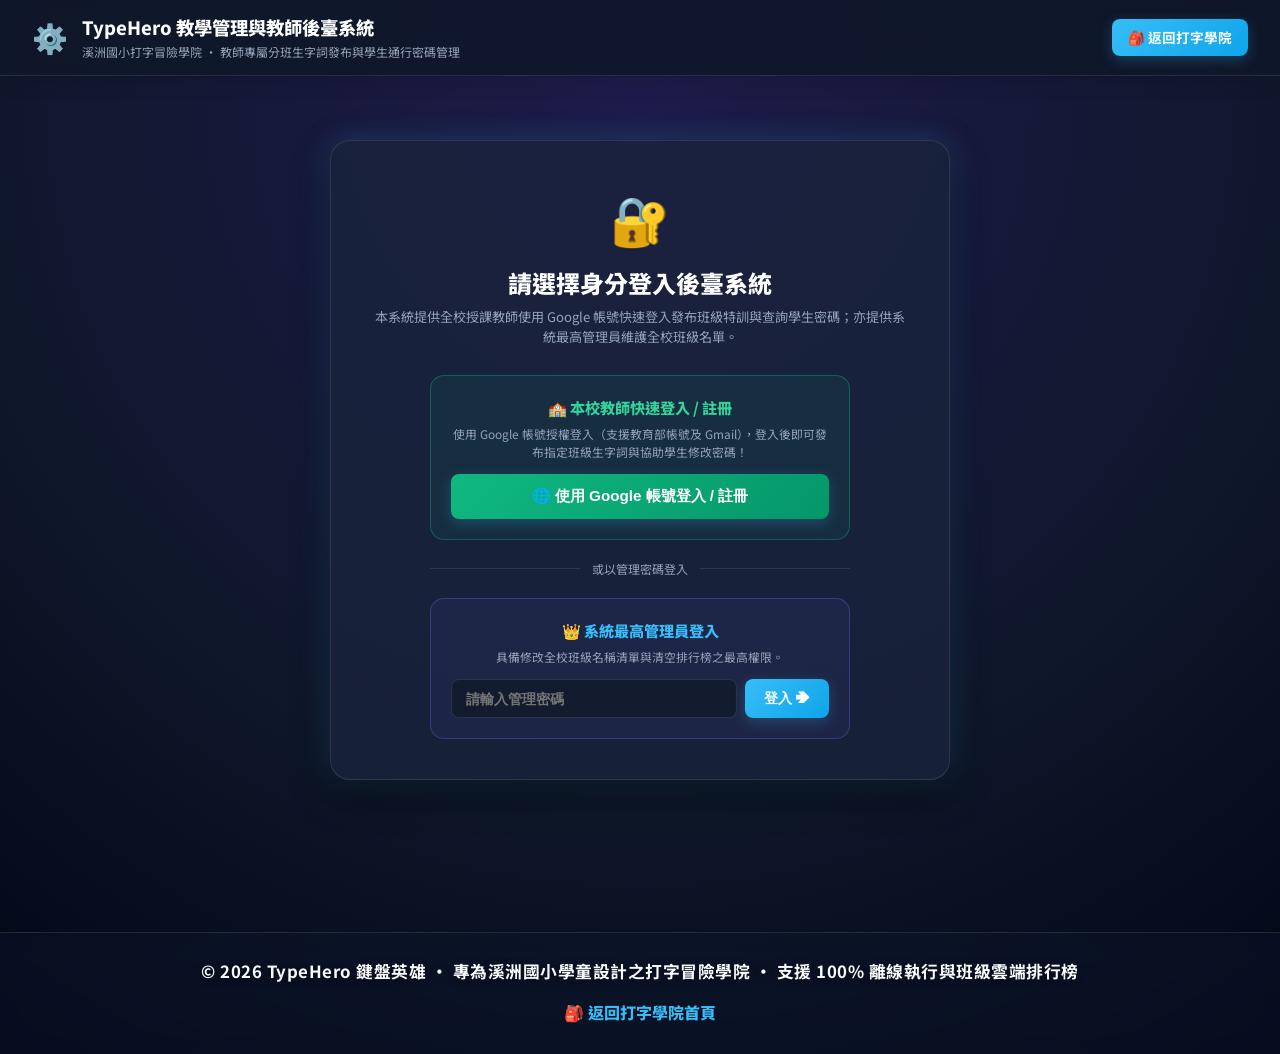
==== admin.html @ 7f9fccea "feat: 教師後臺新增班級與全校即時打字排行榜卡片於左側，課堂自訂特訓移至右側" ====
<!DOCTYPE html>
<html lang="zh-TW">
<head>
  <meta charset="UTF-8">
  <meta name="viewport" content="width=device-width, initial-scale=1.0">
  <title>TypeHero 教學管理與教師後臺系統 - 溪洲國小打字冒險學院</title>
  <meta name="description" content="TypeHero 鍵盤英雄 教師專屬管理後臺：提供 Google 帳號身分驗證、分班課堂自訂生字詞發布、學生密碼查閱與重設、全校班級設定與雲端連線診斷。">
  <link rel="stylesheet" href="css/styles.css?v=2.7.0">
  
  <!-- Firebase SDK (以官方相容 Web 版本載入，支援 Auth Google 登入與 Firestore 雲端資料庫) -->
  <script src="https://www.gstatic.com/firebasejs/10.7.1/firebase-app-compat.js"></script>
  <script src="https://www.gstatic.com/firebasejs/10.7.1/firebase-firestore-compat.js"></script>
  <script src="https://www.gstatic.com/firebasejs/10.7.1/firebase-auth-compat.js"></script>

  <style>
    /* 後臺專屬滿版排版樣式 */
    body.admin-body {
      background: radial-gradient(circle at 50% 10%, #1e1b4b 0%, #0f172a 60%, #020617 100%);
      min-height: 100vh;
      display: flex;
      flex-direction: column;
      color: var(--text-main);
      padding: 0;
      margin: 0;
      overflow-x: hidden;
    }

    .admin-header {
      background: rgba(15, 23, 42, 0.88);
      backdrop-filter: blur(14px);
      border-bottom: 1px solid var(--border-color);
      padding: 0.85rem 2rem;
      position: sticky;
      top: 0;
      z-index: 100;
    }

    .admin-header-inner {
      max-width: 1300px;
      margin: 0 auto;
      display: flex;
      justify-content: space-between;
      align-items: center;
      gap: 1rem;
      flex-wrap: wrap;
    }

    .admin-main-container {
      max-width: 1300px;
      margin: 1.5rem auto;
      padding: 0 1.5rem 3rem 1.5rem;
      width: 100%;
      box-sizing: border-box;
      flex: 1;
    }

    .admin-auth-card {
      background: var(--bg-card);
      border: 1px solid var(--border-color);
      border-radius: var(--radius-lg);
      padding: 2.5rem;
      max-width: 620px;
      margin: 2.5rem auto;
      box-shadow: 0 15px 35px rgba(0, 0, 0, 0.5), 0 0 30px var(--brand-glow);
      text-align: center;
    }

    .admin-workspace-grid {
      display: grid;
      grid-template-columns: 1fr 1fr;
      gap: 1.5rem;
      margin-top: 1.5rem;
    }

    @media (max-width: 1024px) {
      .admin-workspace-grid {
        grid-template-columns: 1fr;
      }
    }

    .admin-card {
      background: var(--bg-card);
      border: 1px solid var(--border-color);
      border-radius: var(--radius-md);
      padding: 1.5rem;
      box-shadow: 0 4px 20px rgba(0, 0, 0, 0.25);
      position: relative;
    }

    .admin-card.locked-card {
      opacity: 0.72;
      border-color: rgba(148, 163, 184, 0.25);
    }

    .admin-card-header {
      display: flex;
      justify-content: space-between;
      align-items: center;
      margin-bottom: 1rem;
      padding-bottom: 0.75rem;
      border-bottom: 1px solid var(--border-color);
    }

    .admin-card-title {
      font-size: 1.12rem;
      font-weight: 800;
      display: flex;
      align-items: center;
      gap: 0.5rem;
    }

    .role-badge {
      display: inline-flex;
      align-items: center;
      gap: 4px;
      padding: 0.25rem 0.75rem;
      border-radius: 9999px;
      font-size: 0.75rem;
      font-weight: 800;
      letter-spacing: 0.5px;
    }

    .role-badge.teacher {
      background: rgba(16, 185, 129, 0.18);
      color: #34d399;
      border: 1px solid rgba(16, 185, 129, 0.4);
    }

    .role-badge.admin {
      background: rgba(251, 191, 36, 0.2);
      color: #fbbf24;
      border: 1px solid rgba(251, 191, 36, 0.45);
    }

    .permission-lock-notice {
      background: rgba(239, 68, 68, 0.1);
      border: 1px solid rgba(239, 68, 68, 0.3);
      color: #fca5a5;
      padding: 0.5rem 0.75rem;
      border-radius: var(--radius-sm);
      font-size: 0.75rem;
      font-weight: bold;
      display: flex;
      align-items: center;
      gap: 0.4rem;
      margin-bottom: 0.85rem;
    }

    .students-table {
      width: 100%;
      border-collapse: collapse;
      font-size: 0.82rem;
      text-align: left;
    }

    .students-table th {
      background: rgba(15, 23, 42, 0.6);
      padding: 0.65rem 0.85rem;
      color: var(--text-muted);
      border-bottom: 1px solid var(--border-color);
      font-weight: 700;
    }

    .students-table td {
      padding: 0.65rem 0.85rem;
      border-bottom: 1px solid rgba(255, 255, 255, 0.05);
      color: var(--text-main);
    }

    .students-table tr:hover {
      background: rgba(255, 255, 255, 0.03);
    }

    .pwd-code-badge {
      background: rgba(148, 163, 184, 0.12);
      padding: 0.18rem 0.55rem;
      border-radius: 4px;
      font-family: monospace;
      font-weight: bold;
      color: #fbbf24;
      border: 1px solid rgba(251, 191, 36, 0.3);
    }
  </style>
</head>
<body class="admin-body">

  <!-- 頂部導覽列 -->
  <header class="admin-header">
    <div class="admin-header-inner">
      <div style="display:flex; align-items:center; gap:0.85rem;">
        <span style="font-size: 1.8rem; line-height: 1;">⚙️</span>
        <div>
          <h1 style="font-size: 1.15rem; font-weight: 800; margin: 0; color: #fff;">
            TypeHero 教學管理與教師後臺系統
          </h1>
          <p style="font-size: 0.75rem; color: var(--text-muted); margin: 2px 0 0 0;">
            溪洲國小打字冒險學院 · 教師專屬分班生字詞發布與學生通行密碼管理
          </p>
        </div>
      </div>

      <div style="display:flex; align-items:center; gap:0.85rem;">
        <!-- 使用者目前身分指示 -->
        <div id="admin-user-info-pill" style="display:none; align-items:center; gap:0.6rem;">
          <img id="admin-user-avatar" src="" alt="頭像" style="width:32px; height:32px; border-radius:50%; display:none; border:2px solid var(--brand-primary);">
          <div style="text-align:right;">
            <div id="admin-user-name" style="font-size:0.85rem; font-weight:bold; color:var(--text-main);">授課教師</div>
            <div id="admin-user-email" style="font-size:0.7rem; color:var(--text-muted);">teacher@school.edu.tw</div>
          </div>
          <span id="admin-user-role-badge" class="role-badge teacher">🏫 授課教師</span>
          <button id="admin-btn-logout" class="btn-secondary" style="font-size:0.75rem; padding:0.35rem 0.75rem;">
            🚪 登出
          </button>
        </div>

        <!-- 返回學生練習主頁按鈕 -->
        <a href="index.html" class="btn-primary" style="text-decoration:none; font-size:0.85rem; padding:0.5rem 1rem;">
          <span>🎒 返回打字學院</span>
        </a>
      </div>
    </div>
  </header>

  <!-- 主畫面區域 -->
  <main class="admin-main-container">

    <!-- 1. 身分驗證入口 (未登入時呈現) -->
    <div id="admin-login-view" class="admin-auth-card">
      <div style="font-size: 3rem; margin-bottom: 0.75rem;">🔐</div>
      <h2 style="font-size: 1.5rem; font-weight: 800; margin-bottom: 0.4rem; color: #fff;">
        請選擇身分登入後臺系統
      </h2>
      <p style="font-size: 0.82rem; color: var(--text-muted); margin-bottom: 1.75rem; line-height: 1.5;">
        本系統提供全校授課教師使用 Google 帳號快速登入發布班級特訓與查詢學生密碼；亦提供系統最高管理員維護全校班級名單。
      </p>

      <div style="display:flex; flex-direction:column; gap:1.25rem; max-width:420px; margin:0 auto;">
        <!-- 途徑 A: Google 帳號登入 (需求 7: 本校老師註冊與登入) -->
        <div style="background: rgba(16, 185, 129, 0.08); border: 1px solid rgba(16, 185, 129, 0.35); border-radius: var(--radius-md); padding: 1.25rem;">
          <h4 style="font-size: 0.95rem; font-weight: 800; color: #34d399; margin: 0 0 0.4rem 0;">
            🏫 本校教師快速登入 / 註冊
          </h4>
          <p style="font-size: 0.74rem; color: var(--text-muted); margin-bottom: 0.85rem;">
            使用 Google 帳號授權登入（支援教育部帳號及 Gmail），登入後即可發布指定班級生字詞與協助學生修改密碼！
          </p>
          <button id="btn-google-login" class="btn-primary" style="width: 100%; justify-content: center; padding: 0.75rem; background: linear-gradient(135deg, #10b981, #059669); font-size: 0.95rem;">
            <span>🌐 使用 Google 帳號登入 / 註冊</span>
          </button>
        </div>

        <div style="display:flex; align-items:center; gap:0.75rem; color:var(--text-muted); font-size:0.75rem;">
          <div style="flex:1; height:1px; background:var(--border-color);"></div>
          <span>或以管理密碼登入</span>
          <div style="flex:1; height:1px; background:var(--border-color);"></div>
        </div>

        <!-- 途徑 B: 最高管理員密碼登入 -->
        <div style="background: rgba(99, 102, 241, 0.08); border: 1px solid rgba(99, 102, 241, 0.35); border-radius: var(--radius-md); padding: 1.25rem;">
          <h4 style="font-size: 0.95rem; font-weight: 800; color: var(--brand-primary); margin: 0 0 0.4rem 0;">
            👑 系統最高管理員登入
          </h4>
          <p style="font-size: 0.74rem; color: var(--text-muted); margin-bottom: 0.85rem;">
            具備修改全校班級名稱清單與清空排行榜之最高權限。
          </p>
          <form id="form-admin-pwd-login" onsubmit="return false;" style="display:flex; gap:0.5rem;">
            <input type="password" id="input-admin-pwd-login" class="form-input" placeholder="請輸入管理密碼" style="flex:1;" required>
            <button type="submit" id="btn-submit-pwd-login" class="btn-primary" style="padding:0.65rem 1.2rem; flex-shrink:0;">
              登入 ➔
            </button>
          </form>
          <div id="login-pwd-error" style="color:#ef4444; font-size:0.75rem; font-weight:bold; display:none; margin-top:0.4rem; text-align:left;">
            ❌ 密碼錯誤，請重新輸入！
          </div>
        </div>
      </div>
    </div>

    <!-- 2. 後臺主功能工作區 (登入後解鎖呈現) -->
    <div id="admin-workspace" style="display:none;">

      <!-- 頂部即時診斷條 -->
      <div class="admin-card" style="margin-bottom: 1.5rem; background: rgba(56, 189, 248, 0.06); border-color: rgba(56, 189, 248, 0.35);">
        <div style="display:flex; justify-content:space-between; align-items:center; flex-wrap:wrap; gap:0.85rem;">
          <div style="display:flex; align-items:center; gap:0.65rem;">
            <span style="font-size:1.6rem;">☁️</span>
            <div>
              <div style="font-size:0.92rem; font-weight:800; color:#38bdf8;">
                Firebase 雲端資料庫狀態與連線診斷
              </div>
              <div id="admin-db-ping-status" style="font-size:0.75rem; color:var(--text-muted); margin-top:2px;">
                正在連線至 Firebase Firestore 測試伺服器...
              </div>
            </div>
          </div>
          <button id="admin-btn-ping" class="btn-primary" style="font-size:0.8rem; padding:0.4rem 1rem;">
            🔄 重新診斷連線
          </button>
        </div>
      </div>

      <!-- 核心功能網格 -->
      <div class="admin-workspace-grid">

                <!-- 卡片 1 (左側): 班級與全校即時打字排行榜總覽 (預設全校排行榜，可切換各班) -->
        <div id="card-leaderboard-overview" class="admin-card" style="border-color: rgba(245, 158, 11, 0.45); display: flex; flex-direction: column;">
          <div class="admin-card-header">
            <div class="admin-card-title" style="color:#fbbf24;">
              <span>🏆</span> 即時打字排行榜 (全校 / 各班級)
            </div>
            <span class="role-badge teacher">教師完全可用</span>
          </div>

          <p style="font-size:0.76rem; color:var(--text-muted); margin-bottom:0.85rem; line-height:1.4;">
            上課教師可在此掌握全班或全校學生打字即時成績！預設為「全校排行榜」，可透過下拉選單隨時切換至各班級即時排行。
          </p>

          <!-- 篩選下拉選單與操作區 -->
          <div style="display:flex; justify-content:space-between; align-items:center; gap:0.6rem; margin-bottom:0.75rem;">
            <div style="flex:1;">
              <select id="admin-leaderboard-class-select" class="form-select" style="font-size:0.85rem; font-weight:700; border-color:rgba(245, 158, 11, 0.4); color:#fbbf24; background:rgba(15, 23, 42, 0.75);">
                <option value="all">🌐 全校打字排行榜 (Top 50)</option>
                <!-- 由 JS 動態注入所有班級 -->
              </select>
            </div>
            <button id="admin-btn-refresh-leaderboard" class="btn-secondary" style="font-size:0.75rem; padding:0.42rem 0.75rem; white-space:nowrap; border-color:rgba(245, 158, 11, 0.4); color:#fbbf24;">
              🔄 重新整理
            </button>
          </div>

          <!-- 排行榜資料呈現區塊 -->
          <div id="admin-leaderboard-table-container" style="flex:1; max-height:430px; overflow-y:auto; border:1px solid var(--border-color); border-radius:var(--radius-sm); background:rgba(255,255,255,0.02);">
            <div style="text-align:center; padding:1.5rem; color:var(--text-muted); font-size:0.8rem;">正在載入排行榜資料...</div>
          </div>

          <!-- 底部狀態條 -->
          <div style="display:flex; justify-content:space-between; align-items:center; margin-top:0.75rem; padding-top:0.5rem; border-top:1px solid var(--border-color); font-size:0.72rem; color:var(--text-muted);">
            <span>目前榜單總人數：<strong id="admin-leaderboard-count" style="color:#fbbf24;">0</strong> 人</span>
            <span style="color:#10b981;">⚡ 即時雲端同步</span>
          </div>
        </div>

        <!-- 卡片 2 (右側): 課堂自訂特訓題目發布 (移至右側) -->
        <div class="admin-card" style="border-color: rgba(16, 185, 129, 0.4);">
          <div class="admin-card-header">
            <div class="admin-card-title" style="color:#34d399;">
              <span>📝</span> 發布今日課堂自訂特訓 (自訂生字詞/每週一詞)
            </div>
            <span class="role-badge teacher">教師完全可用</span>
          </div>

          <p style="font-size:0.76rem; color:var(--text-muted); margin-bottom:1rem; line-height:1.4;">
            老師可在此發布「全校共用」或「指定班級專屬」的當週國語生字詞與短句！發布後，學生端選擇所屬班級即可立即展開練習！
          </p>

          <div style="display:flex; flex-direction:column; gap:0.85rem;">
            <!-- 需求 5: 發布目標班級下拉選單 -->
            <div>
              <label for="admin-custom-target-class" style="font-size:0.82rem; font-weight:bold; display:block; margin-bottom:0.35rem;">
                🎯 選擇欲發布的班級特訓 (下拉選單)
              </label>
              <select id="admin-custom-target-class" class="form-select" style="font-size:0.88rem; font-weight:700;">
                <option value="all">🌐 全校所有班級 (共用特訓)</option>
                <!-- 由 JS 動態注入所有班級 -->
              </select>
            </div>

            <div>
              <label for="admin-custom-title" style="font-size:0.82rem; font-weight:bold; display:block; margin-bottom:0.35rem;">
                📌 特訓主題名稱
              </label>
              <input type="text" id="admin-custom-title" class="form-input" placeholder="例如：國語第四課生字複習 或 每週一詞" maxlength="30">
            </div>

            <div>
              <label for="admin-custom-text" style="font-size:0.82rem; font-weight:bold; display:block; margin-bottom:0.35rem;">
                ✍️ 練習內容文字 (生字詞、短文或全形標點)
              </label>
              <textarea id="admin-custom-text" class="form-textarea" rows="4" placeholder="請輸入欲讓學生練習的字詞或句子 (例如：春風吹拂，綠草如茵。小鳥在枝頭快樂地歌唱！)"></textarea>
              <div style="display:flex; justify-content:space-between; align-items:center; margin-top:0.3rem;">
                <span id="admin-custom-char-count" style="font-size:0.72rem; color:var(--text-muted);">字數統計：0 字</span>
                <span style="font-size:0.72rem; color:var(--brand-primary);">💡 支援免切換英數模式直接流暢盲打！</span>
              </div>
            </div>

            <div style="display:flex; justify-content:flex-end; gap:0.6rem; margin-top:0.4rem;">
              <button id="admin-btn-clear-custom" class="btn-secondary" style="font-size:0.8rem; padding:0.45rem 1rem; color:#f87171;">
                🗑️ 清空此班特訓
              </button>
              <button id="admin-btn-save-custom" class="btn-primary" style="font-size:0.85rem; padding:0.5rem 1.25rem; background:linear-gradient(135deg, #10b981, #059669);">
                🚀 發布為今日特訓
              </button>
            </div>
          </div>

          <!-- 已發布特訓總覽卡片 -->
          <div style="margin-top:1.25rem; border-top:1px solid var(--border-color); padding-top:0.85rem;">
            <div style="font-size:0.8rem; font-weight:bold; margin-bottom:0.5rem; display:flex; justify-content:space-between; align-items:center;">
              <span>📋 目前已發布班級特訓清單</span>
              <button id="admin-btn-refresh-lessons" class="btn-secondary" style="font-size:0.72rem; padding:0.2rem 0.5rem;">🔄 重新整理</button>
            </div>
            <div id="admin-published-lessons-list" style="max-height:160px; overflow-y:auto; display:flex; flex-direction:column; gap:0.4rem; font-size:0.75rem;">
              <div style="color:var(--text-muted); text-align:center; padding:0.5rem;">讀取中...</div>
            </div>
          </div>
        </div>

        <!-- 卡片 2: 班級學生帳號與通行密碼管理 (需求 7: 查閱密碼與協助修改) -->
        <div id="card-students-management" class="admin-card" style="grid-column: 1 / -1; border-color: rgba(99, 102, 241, 0.4);">
          <div class="admin-card-header">
            <div class="admin-card-title" style="color:var(--brand-primary);">
              <span>👥</span> 學生帳號與通行密碼管理 (防止冒用/重設密碼)
            </div>
            <span class="role-badge teacher">教師完全可用</span>
          </div>

          <div style="display:flex; justify-content:space-between; align-items:center; margin-bottom:0.75rem; flex-wrap:wrap; gap:0.5rem;">
            <div style="display:flex; align-items:center; gap:0.5rem;">
              <label for="admin-student-class-select" style="font-size:0.82rem; font-weight:bold;">班級篩選：</label>
              <select id="admin-student-class-select" class="form-select" style="font-size:0.82rem; padding:0.3rem 0.65rem; width:auto;">
                <!-- 班級選項 -->
              </select>
            </div>
            <div style="display:flex; gap:0.4rem;">
              <button id="admin-btn-toggle-show-pwd" class="btn-secondary" style="font-size:0.75rem; padding:0.3rem 0.65rem;">
                👁️ 顯示/隱藏密碼
              </button>
              <button id="admin-btn-refresh-students" class="btn-primary" style="font-size:0.75rem; padding:0.3rem 0.75rem;">
                🔄 重新整理名冊
              </button>
            </div>
          </div>

          <!-- 需求 5: 該班專屬通關密碼防護設定 (預設不開啟，防冒用與亂入) -->
          <div id="admin-class-passcode-box" style="background: rgba(245, 158, 11, 0.08); border: 1px solid rgba(245, 158, 11, 0.35); border-radius: var(--radius-sm); padding: 0.75rem 1rem; margin-bottom: 0.85rem;">
            <div style="display:flex; justify-content:space-between; align-items:center; flex-wrap:wrap; gap:0.6rem;">
              <div style="display:flex; align-items:center; gap:0.6rem;">
                <span style="font-size:1.25rem;">🛡️</span>
                <div>
                  <div style="font-size:0.85rem; font-weight:bold; color:#fbbf24; display:flex; align-items:center; gap:0.4rem;">
                    <span>【<span id="admin-class-passcode-target-name">一年甲班</span>】班級專屬通關密碼防護</span>
                    <span id="admin-class-passcode-badge" style="font-size:0.7rem; font-weight:normal; padding:0.1rem 0.45rem; border-radius:4px; background:rgba(255,255,255,0.08); color:var(--text-muted);">預設未開啟</span>
                  </div>
                  <div style="font-size:0.72rem; color:var(--text-muted); margin-top:2px;">
                    若有其他班級學生亂登入或冒用座號，老師可開啟此防護。學生登入該班級前必須輸入此通關密碼。
                  </div>
                </div>
              </div>
              <div style="display:flex; align-items:center; gap:0.6rem; flex-wrap:wrap;">
                <label style="display:flex; align-items:center; gap:0.35rem; font-size:0.8rem; font-weight:bold; cursor:pointer; color:var(--text-main);">
                  <input type="checkbox" id="admin-class-passcode-toggle" style="width:16px; height:16px; cursor:pointer;">
                  <span>開啟防護</span>
                </label>
                <div id="admin-class-passcode-input-wrap" style="display:none; align-items:center; gap:0.4rem;">
                  <input type="text" id="admin-class-passcode-input" class="form-input" placeholder="設定班級密碼 (如: 1a888)" style="font-size:0.78rem; padding:0.28rem 0.65rem; width:160px;" maxlength="20">
                  <button id="admin-btn-save-class-passcode" class="btn-primary" style="font-size:0.75rem; padding:0.32rem 0.75rem; background:linear-gradient(135deg, #f59e0b, #d97706);">
                    💾 儲存班級密碼
                  </button>
                </div>
              </div>
            </div>
            <div id="admin-class-passcode-status-msg" style="font-size:0.72rem; margin-top:0.35rem; display:none;"></div>
          </div>

          <!-- 授課教師專屬操作說明與救援指南 -->
          <div style="background: rgba(99, 102, 241, 0.08); border: 1px solid rgba(99, 102, 241, 0.3); border-radius: var(--radius-sm); padding: 0.75rem 1rem; margin-bottom: 0.85rem; font-size: 0.75rem; line-height: 1.5; color: var(--text-main);">
            <div style="font-weight: 800; color: #818cf8; margin-bottom: 0.35rem; display: flex; align-items: center; gap: 0.4rem;">
              <span>🛡️ 上課教師課堂即時處置功能（授課教師與管理者完全可用）：</span>
            </div>
            <div style="color: var(--text-muted);">
              • <strong style="color: var(--brand-primary);">✏️ 修改密碼</strong>：學生忘記密碼或換電腦無法登入時，老師可直接為其重設新密碼。<br>
              • <strong style="color: #fbbf24;">🔓 解除綁定</strong>：<strong>【及時解決冒用】</strong>若座號遭其他非本班同學或他人亂登入占用，老師點擊「解除綁定」即可<strong>立即清空冒用之密碼與暱稱</strong>，並<strong>完整保留名冊真實姓名與學號學籍</strong>，讓該座號同學能當場順利登入！<br>
              • <strong style="color: #f87171;">🗑️ 刪除</strong>：若有重複建置或錯誤的座號檔案，可直接點擊刪除清理存檔。
            </div>
          </div>

          <div style="max-height: 480px; overflow-y: auto; overflow-x: auto; border: 1px solid var(--border-color); border-radius: var(--radius-sm); background: rgba(15, 23, 42, 0.5);">
            <table class="students-table">
              <thead>
                <tr>
                  <th style="width: 50px;">座號</th>
                  <th style="width: 80px;">學號</th>
                  <th style="width: 85px;">真實姓名</th>
                  <th>自訂暱稱</th>
                  <th style="width: 60px;">等級</th>
                  <th style="width: 75px;">星幣</th>
                  <th>通行密碼</th>
                  <th style="width: 220px; text-align:center;">帳號管理操作</th>
                </tr>
              </thead>
              <tbody id="admin-students-table-body">
                <tr>
                  <td colspan="8" style="text-align:center; padding:1.5rem; color:var(--text-muted);">
                    請選擇班級或點擊「重新整理名冊」載入學生名冊...
                  </td>
                </tr>
              </tbody>
            </table>
          </div>
        </div>

        <!-- 卡片 3: 學校班級清單基本設定 (基本系統設定，教師身分不可修改，需求 7) -->
        <div id="card-class-settings" class="admin-card">
          <div class="admin-card-header">
            <div class="admin-card-title">
              <span>🏫</span> 學校班級清單維護 (基本系統設定)
            </div>
            <span id="badge-class-settings-role" class="role-badge admin">👑 僅限最高管理員</span>
          </div>

          <!-- 教師鎖定警示提示條 -->
          <div id="notice-class-locked" class="permission-lock-notice" style="display:none;">
            <span>🔒</span> 授課教師身分：學校班級名稱清單為全校基本設定，不可修改。
          </div>

          <div style="display:flex; gap:0.5rem; margin-bottom:1rem;">
            <input type="text" id="admin-new-class-input" class="form-input" placeholder="例如：5年4班 或 資訊研習A" style="flex:1;">
            <button id="admin-add-class-btn" class="btn-primary" style="padding:0.55rem 1rem; flex-shrink:0;">
              ➕ 新增單一班級
            </button>
          </div>

          <div style="display:flex; justify-content:space-between; align-items:center; margin-bottom:0.6rem;">
            <label style="font-size:0.82rem; font-weight:bold;">
              📋 目前班級標籤 (<span id="admin-class-count">0</span> 個班級)
            </label>
            <div style="display:flex; gap:0.4rem;">
              <button id="admin-btn-toggle-batch" class="btn-secondary" style="font-size:0.75rem; padding:0.25rem 0.6rem;">
                📝 批次文字編輯
              </button>
              <button id="admin-btn-reset-classes" class="btn-secondary" style="font-size:0.75rem; padding:0.25rem 0.6rem; color:#f87171;">
                🔄 還原全校預設
              </button>
            </div>
          </div>

          <!-- 標籤容器 -->
          <div id="admin-class-tags-container" class="admin-class-tags-container" style="max-height:180px; overflow-y:auto; padding:0.5rem; background:rgba(0,0,0,0.2); border-radius:var(--radius-sm); border:1px solid var(--border-color);">
            <!-- JS 動態注入 -->
          </div>

          <!-- 批次編輯展開區 -->
          <div id="admin-batch-wrapper" class="hidden" style="margin-top:0.75rem;">
            <p style="font-size:0.72rem; color:var(--text-muted); margin-bottom:0.35rem;">
              每行輸入一個班級名稱，直接貼上年級清單即可批次覆蓋：
            </p>
            <textarea id="admin-batch-textarea" class="form-textarea" rows="4"></textarea>
            <div style="display:flex; justify-content:flex-end; gap:0.5rem; margin-top:0.4rem;">
              <button id="admin-btn-save-batch" class="btn-primary" style="font-size:0.78rem; padding:0.35rem 0.85rem;">
                💾 儲存批次名冊
              </button>
            </div>
          </div>
        </div>

        <!-- 卡片 4: 系統安全與排行榜維護 (教師身分不可清空紀錄，需求 7) -->
        <div id="card-security-settings" class="admin-card">
          <div class="admin-card-header">
            <div class="admin-card-title">
              <span>🧹</span> 排行榜紀錄重設與管理員密碼維護
            </div>
            <span id="badge-security-role" class="role-badge admin">👑 僅限最高管理員</span>
          </div>

          <!-- 教師鎖定警示提示條 -->
          <div id="notice-security-locked" class="permission-lock-notice" style="display:none;">
            <span>🔒</span> 授課教師身分：清空全校紀錄與修改管理主密碼僅限「最高管理員」操作。
          </div>

          <!-- 清空排行榜 -->
          <div style="margin-bottom:1.25rem; padding-bottom:1rem; border-bottom:1px solid var(--border-color);">
            <label style="font-size:0.85rem; font-weight:bold; display:block; margin-bottom:0.35rem;">
              🗑️ 全校競賽與排行榜紀錄重設
            </label>
            <div style="display:flex; justify-content:space-between; align-items:center; gap:0.85rem;">
              <span style="font-size:0.75rem; color:var(--text-muted); line-height:1.4;">
                新學期開學或舉辦新競賽時，可清除全校累積排行榜紀錄：
              </span>
              <button id="admin-btn-clear-leaderboard" class="btn-secondary" style="font-size:0.78rem; padding:0.45rem 0.95rem; color:#f87171; border-color:rgba(239,68,68,0.4); flex-shrink:0;">
                🗑️ 清空全校排行榜
              </button>
            </div>
          </div>

          <!-- 修改管理員密碼 -->
          <div>
            <label style="font-size:0.85rem; font-weight:bold; display:block; margin-bottom:0.35rem;">
              🔑 修改系統最高管理員密碼
            </label>
            <div style="display:flex; gap:0.5rem; align-items:center;">
              <input type="password" id="admin-new-password" class="form-input" placeholder="請輸入新管理密碼" style="flex:1;">
              <button id="admin-btn-save-password" class="btn-primary" style="padding:0.55rem 1rem; flex-shrink:0;">
                💾 變更密碼
              </button>
            </div>
            <span style="font-size:0.72rem; color:var(--text-muted); display:block; margin-top:0.3rem;">
              目前最高管理密碼：<strong style="color:var(--brand-primary);" id="admin-current-pwd-hint">****</strong>
            </span>
          </div>

          <!-- 修改本校教師註冊通關密語 (預設 TK6341106) -->
          <div style="margin-top:1.25rem; padding-top:1rem; border-top:1px solid var(--border-color);">
            <label style="font-size:0.85rem; font-weight:bold; display:block; margin-bottom:0.35rem;">
              🏫 本校教師註冊與授權通關密語
            </label>
            <p style="font-size:0.73rem; color:var(--text-muted); margin-bottom:0.6rem; line-height:1.4;">
              新進老師或實習老師首次以 Google 帳號授權時需輸入此通關密碼；避免非本校人員隨意註冊。若密語外洩或學期交接，管理員可隨時在此變更：
            </p>
            <div style="display:flex; gap:0.5rem; align-items:center;">
              <input type="text" id="admin-input-teacher-passcode" class="form-input" placeholder="例如：TK6341106" style="flex:1; font-family:monospace; font-weight:bold;">
              <button id="admin-btn-save-teacher-passcode" class="btn-primary" style="padding:0.55rem 1rem; flex-shrink:0;">
                💾 變更通關密語
              </button>
            </div>
            <span style="font-size:0.72rem; color:var(--text-muted); display:block; margin-top:0.3rem;">
              目前教師通關密語：<strong style="color:#34d399; font-family:monospace; font-size:0.88rem;" id="admin-current-teacher-passcode-hint">TK6341106</strong>
            </span>
          </div>
        </div>

        <!-- 卡片 6: 📂 學年度編班名冊與學生資產升級移轉精靈 (需求：115名冊綁定與未來新學年度升級移轉) -->
        <div id="card-roster-migration" class="admin-card" style="grid-column: 1 / -1; border-color: rgba(56, 189, 248, 0.45); background: linear-gradient(180deg, rgba(15, 23, 42, 0.95), rgba(30, 41, 59, 0.85));">
          <div class="admin-card-header">
            <div class="admin-card-title" style="color: #38bdf8; font-size: 1.2rem;">
              <span>📂</span> 學年度編班名冊與學生資產升級移轉精靈
            </div>
            <div style="display:flex; align-items:center; gap:0.6rem;">
              <span id="badge-migration-role" class="role-badge admin">👑 僅限最高管理員</span>
            </div>
          </div>

          <!-- 教師鎖定警示提示條 -->
          <div id="notice-migration-locked" class="permission-lock-notice" style="display:none;">
            <span>🔒</span> 授課教師身分：名冊匯入與學年度升級移轉僅限「最高管理員」操作。
          </div>

          <p style="font-size:0.78rem; color:var(--text-muted); margin-bottom:1.2rem; line-height:1.5;">
            💡 <strong>跨學年無縫漫遊核心</strong>：透過「學號」與「真實姓名」為學生進行永久學籍綁定。新學年（如 116、117 學年度）重新編班後，上傳新名冊即可自動完成升級移轉，學生以新班級座號登入仍可 <strong>100% 完整保留原有累積的打字星幣、個人成就、等級與購買外觀</strong>！
          </p>

          <!-- 模式子籤籤頁 (Sub-tabs) -->
          <div class="wizard-subtabs">
            <button type="button" class="wizard-tab-btn active" id="tab-btn-bind-115">
              <span>📌</span> 1. 目前 115 學年度名冊身分綁定 (現有庫存補齊)
            </button>
            <button type="button" class="wizard-tab-btn" id="tab-btn-upgrade-future">
              <span>🚀</span> 2. 未來新學年度升級移轉 (116、117... 一鍵編班)
            </button>
          </div>

          <!-- 分頁 1: 115 學年度名冊身分綁定 (現有庫存補齊) -->
          <div id="panel-migration-bind115">
            <div style="background: rgba(56, 189, 248, 0.08); border: 1px solid rgba(56, 189, 248, 0.25); border-radius: var(--radius-sm); padding: 1rem; margin-bottom: 1.25rem;">
              <div style="display: flex; justify-content: space-between; align-items: center; flex-wrap: wrap; gap: 0.75rem;">
                <div>
                  <h4 style="margin: 0 0 0.35rem 0; font-size: 0.95rem; color: #38bdf8; font-weight: 800;">
                    🏫 溪洲國小 115 學年度全校學生名冊狀態
                  </h4>
                  <p style="margin: 0; font-size: 0.75rem; color: var(--text-muted);">
                    已配備 <code>student_115.csv</code> 包含一年甲班至六年乙班共 12 個班級、216 位學生學籍資料。
                  </p>
                </div>
                <div style="display: flex; gap: 0.5rem; flex-wrap: wrap;">
                  <button type="button" id="btn-load-115-embedded" class="btn-primary" style="font-size: 0.8rem; padding: 0.45rem 1rem; background: linear-gradient(135deg, #0284c7, #0369a1);">
                    ⚡ 一鍵讀取目前 115 名冊 (216人)
                  </button>
                  <label for="input-custom-115-file" class="btn-secondary" style="font-size: 0.8rem; padding: 0.45rem 0.95rem; cursor: pointer;">
                    📁 自訂 CSV 檔案...
                    <input type="file" id="input-custom-115-file" accept=".csv" style="display:none;">
                  </label>
                </div>
              </div>

              <!-- 115 名冊摘要指示卡 -->
              <div id="box-115-summary" style="margin-top: 1rem; display: none;">
                <div class="migration-summary-grid">
                  <div class="migration-stat-card">
                    <div class="migration-stat-lbl">學年度</div>
                    <div class="migration-stat-val" style="color:#38bdf8;" id="stat-115-year">115</div>
                  </div>
                  <div class="migration-stat-card">
                    <div class="migration-stat-lbl">全校涵蓋班級數</div>
                    <div class="migration-stat-val" style="color:#818cf8;" id="stat-115-classes">12 班</div>
                  </div>
                  <div class="migration-stat-card">
                    <div class="migration-stat-lbl">名冊總學生人數</div>
                    <div class="migration-stat-val" style="color:#34d399;" id="stat-115-students">216 人</div>
                  </div>
                  <div class="migration-stat-card">
                    <div class="migration-stat-lbl">全校學號覆蓋率</div>
                    <div class="migration-stat-val" style="color:#fbbf24;" id="stat-115-coverage">100%</div>
                  </div>
                </div>

                <div style="display: flex; gap: 0.6rem; justify-content: flex-end; flex-wrap: wrap;">
                  <button type="button" id="btn-sync-115-classes" class="btn-secondary" style="font-size: 0.78rem; padding: 0.45rem 0.95rem;">
                    🔄 同步班級清單為全校下拉預設
                  </button>
                  <button type="button" id="btn-execute-115-binding" class="btn-primary" style="font-size: 0.85rem; padding: 0.55rem 1.4rem; background: linear-gradient(135deg, #10b981, #059669); font-weight: 800; box-shadow: 0 4px 15px rgba(16, 185, 129, 0.4);">
                    🚀 立即批次補齊 Firestore 雲端學生身分綁定 (寫入學號與姓名)
                  </button>
                </div>
              </div>
            </div>

            <!-- 進度條與執行紀錄終端機 -->
            <div id="box-binding-progress" style="display: none; margin-top: 1rem;">
              <div style="display: flex; justify-content: space-between; font-size: 0.75rem; font-weight: 700;">
                <span id="binding-progress-status" style="color: var(--brand-primary);">正在處理中...</span>
                <span id="binding-progress-percent" style="color: #34d399;">0%</span>
              </div>
              <div class="migration-progress-bar-bg">
                <div id="binding-progress-fill" class="migration-progress-bar-fill"></div>
              </div>
              <div class="migration-log-box" id="binding-log-terminal"></div>
            </div>
          </div>

          <!-- 分頁 2: 未來新學年度升級移轉 (116、117... 一鍵編班) -->
          <div id="panel-migration-upgrade" style="display: none;">
            <div style="background: rgba(99, 102, 241, 0.08); border: 1px solid rgba(99, 102, 241, 0.28); border-radius: var(--radius-sm); padding: 1.25rem; margin-bottom: 1.25rem;">
              <div style="display: flex; gap: 1rem; align-items: center; margin-bottom: 1rem; flex-wrap: wrap;">
                <div>
                  <label for="input-source-year" style="font-size: 0.82rem; font-weight: bold; display: block; margin-bottom: 0.25rem;">
                    📅 原有歷史學年度
                  </label>
                  <input type="number" id="input-source-year" class="form-input" value="115" style="width: 110px; font-weight: bold;">
                </div>
                <div>
                  <label for="input-target-year" style="font-size: 0.82rem; font-weight: bold; display: block; margin-bottom: 0.25rem;">
                    🎯 欲升級目標新學年度
                  </label>
                  <input type="number" id="input-target-year" class="form-input" value="116" style="width: 110px; font-weight: bold; color: #38bdf8;">
                </div>
                <div style="flex: 1; min-width: 200px;">
                  <span style="font-size: 0.75rem; color: var(--text-muted); display: block; margin-top: 1.2rem;">
                    💡 系統將以「學號」優先對齊新舊班級座號，完整保留星幣、等級與物品；若學號不符則輔以「姓名」比對。
                  </span>
                </div>
              </div>

              <!-- CSV 檔案拖曳與選擇區 -->
              <div class="csv-dropzone" id="upgrade-csv-dropzone">
                <input type="file" id="input-upgrade-csv-file" accept=".csv" style="display: none;">
                <div style="font-size: 2.2rem; margin-bottom: 0.5rem;">📄</div>
                <div style="font-size: 0.95rem; font-weight: 800; color: #fff; margin-bottom: 0.25rem;">
                  點擊或拖曳新學年度名冊 CSV 檔案至此 (例如 student_116.csv)
                </div>
                <div style="font-size: 0.74rem; color: var(--text-muted);">
                  格式支援：<code>班級,座號,姓名,學號,學年度</code>（可直接自校務系統匯出）
                </div>
                <div id="upgrade-file-name-hint" style="margin-top: 0.5rem; font-size: 0.82rem; color: #38bdf8; font-weight: bold; display: none;"></div>
              </div>

              <!-- 預覽按鈕 -->
              <div style="display: flex; justify-content: flex-end; margin-top: 1rem; gap: 0.6rem;">
                <button type="button" id="btn-preview-migration" class="btn-primary" style="font-size: 0.85rem; padding: 0.55rem 1.4rem; background: linear-gradient(135deg, #6366f1, #4f46e5); font-weight: 800;" disabled>
                  🔍 智慧比對並預覽升級分析報告
                </button>
              </div>
            </div>

            <!-- 升級分析預覽與確認卡片 -->
            <div id="box-upgrade-preview" style="display: none; border-top: 1px solid var(--border-color); padding-top: 1.25rem;">
              <h4 style="font-size: 1.05rem; font-weight: 800; color: #fff; margin-bottom: 0.75rem; display: flex; align-items: center; gap: 0.5rem;">
                <span>📊</span> 學年度升級分析預覽報告
              </h4>

              <!-- 統計指標 -->
              <div class="migration-summary-grid">
                <div class="migration-stat-card">
                  <div class="migration-stat-lbl">🔄 成功對齊升級</div>
                  <div class="migration-stat-val" style="color:#34d399;" id="stat-upgrade-count">0</div>
                  <div style="font-size:0.68rem; color:var(--text-muted);">保留全部資產與紀錄</div>
                </div>
                <div class="migration-stat-card">
                  <div class="migration-stat-lbl">🆕 新生或轉學生</div>
                  <div class="migration-stat-val" style="color:#38bdf8;" id="stat-new-count">0</div>
                  <div style="font-size:0.68rem; color:var(--text-muted);">建立全新學籍檔案</div>
                </div>
                <div class="migration-stat-card">
                  <div class="migration-stat-lbl">🎓 畢業或未在籍</div>
                  <div class="migration-stat-val" style="color:#c084fc;" id="stat-grad-count">0</div>
                  <div style="font-size:0.68rem; color:var(--text-muted);">歷史紀錄妥善封存</div>
                </div>
              </div>

              <!-- 預覽清單表格 -->
              <div style="max-height: 280px; overflow-y: auto; border: 1px solid var(--border-color); border-radius: var(--radius-sm); margin-bottom: 1rem; background: rgba(15, 23, 42, 0.5);">
                <table class="students-table">
                  <thead>
                    <tr>
                      <th style="width: 80px;">學號</th>
                      <th style="width: 85px;">學生姓名</th>
                      <th>原班級座號 (舊)</th>
                      <th>新班級座號 (新)</th>
                      <th style="width: 100px; text-align:center;">升級狀態</th>
                      <th>預計保留資產</th>
                    </tr>
                  </thead>
                  <tbody id="upgrade-preview-table-body">
                    <!-- JS 動態注入 -->
                  </tbody>
                </table>
              </div>

              <div style="display: flex; justify-content: space-between; align-items: center; flex-wrap: wrap; gap: 0.75rem;">
                <span style="font-size: 0.74rem; color: #fbbf24;">
                  ⚠️ 點擊執行後，系統將自動完成雲端資料庫升級遷移，原座號資產將平移至新班級座號！
                </span>
                <button type="button" id="btn-execute-migration" class="btn-primary" style="font-size: 0.92rem; padding: 0.65rem 1.6rem; background: linear-gradient(135deg, #10b981, #059669); font-weight: 800; box-shadow: 0 4px 20px rgba(16, 185, 129, 0.4);">
                  ✨ 確認執行全校學生升級移轉 (無損安全轉移)
                </button>
              </div>

              <!-- 升級執行進度 -->
              <div id="box-upgrade-progress" style="display: none; margin-top: 1rem;">
                <div style="display: flex; justify-content: space-between; font-size: 0.75rem; font-weight: 700;">
                  <span id="upgrade-progress-status" style="color: var(--brand-primary);">正在移轉中...</span>
                  <span id="upgrade-progress-percent" style="color: #34d399;">0%</span>
                </div>
                <div class="migration-progress-bar-bg">
                  <div id="upgrade-progress-fill" class="migration-progress-bar-fill"></div>
                </div>
                <div class="migration-log-box" id="upgrade-log-terminal"></div>
              </div>
            </div>
          </div>
        </div>

        <!-- 卡片 5: 本校已授權教師帳號名單管理 (僅限最高管理員，可刪除離校老師帳號) -->
        <div id="card-teachers-management" class="admin-card" style="grid-column: 1 / -1; border-color: rgba(16, 185, 129, 0.4);">
          <div class="admin-card-header">
            <div class="admin-card-title" style="color:#34d399;">
              <span>👩‍🏫</span> 本校已授權教師帳號名單維護
            </div>
            <div style="display:flex; align-items:center; gap:0.6rem;">
              <span id="badge-teachers-role" class="role-badge admin">👑 僅限最高管理員</span>
              <button id="admin-btn-refresh-teachers" class="btn-secondary" style="font-size:0.75rem; padding:0.25rem 0.65rem;">
                🔄 重新整理教師名冊
              </button>
            </div>
          </div>

          <!-- 教師鎖定警示提示條 -->
          <div id="notice-teachers-locked" class="permission-lock-notice" style="display:none;">
            <span>🔒</span> 授課教師身分：檢視全校教師名單與撤銷教師帳號僅限「最高管理員」操作。
          </div>

          <p style="font-size:0.76rem; color:var(--text-muted); margin-bottom:0.85rem;">
            管理員可在此查閱已使用 Google 帳號授權登入之本校教師清單；若老師未來轉任、離校或結束代課，可點擊「🗑️ 移除授權」註銷其後臺權限：
          </p>

          <div style="max-height: 320px; overflow-y: auto; border: 1px solid var(--border-color); border-radius: var(--radius-sm); background: rgba(15, 23, 42, 0.5);">
            <table class="students-table">
              <thead>
                <tr>
                  <th style="width: 200px;">教師姓名</th>
                  <th>Google 電子郵件 (Email)</th>
                  <th style="width: 170px;">最後登入時間</th>
                  <th style="width: 100px; text-align:center;">帳號狀態</th>
                  <th style="width: 120px; text-align:center;">權限管理</th>
                </tr>
              </thead>
              <tbody id="admin-teachers-table-body">
                <tr>
                  <td colspan="5" style="text-align:center; padding:1.5rem; color:var(--text-muted);">
                    載入教師名冊中...
                  </td>
                </tr>
              </tbody>
            </table>
          </div>
        </div>

      </div>
    </div>
  </main>

  <!-- 教師首次登入通關密語驗證彈窗 -->
  <div class="modal-backdrop" id="modal-teacher-passcode">
    <div class="modal-sheet" style="max-width: 480px;">
      <div class="modal-rainbow-bar"></div>
      <div class="modal-content" style="align-items: stretch; text-align: left;">
        <div style="display:flex; justify-content:space-between; align-items:center; margin-bottom:1rem;">
          <h3 style="font-size: 1.25rem; font-weight: 800; display:flex; align-items:center; gap:0.5rem; margin:0;">
            <span>🏫</span> 本校教師身分通關驗證
          </h3>
          <button class="btn-icon" id="btn-close-passcode-modal" style="width: 32px; height: 32px;">✕</button>
        </div>

        <div style="background: rgba(16, 185, 129, 0.08); border: 1px solid rgba(16, 185, 129, 0.3); border-radius: var(--radius-sm); padding: 0.85rem; margin-bottom: 1rem;">
          <div style="display:flex; align-items:center; gap:0.6rem;">
            <img id="passcode-modal-avatar" src="" style="width:36px; height:36px; border-radius:50%; display:none; border:2px solid #10b981;">
            <div>
              <div id="passcode-modal-name" style="font-weight:bold; font-size:0.95rem; color:#fff;">王大明 老師</div>
              <div id="passcode-modal-email" style="font-size:0.75rem; color:var(--text-muted);">teacher@gmail.com</div>
            </div>
          </div>
        </div>

        <p style="font-size: 0.82rem; color: var(--text-muted); margin-bottom: 1rem; line-height: 1.5;">
          為防止外部非本校人員註冊登入，初次以 Google 帳號授權時，請輸入溪洲國小「教師專屬通關密碼」。驗證成功後將自動開通後臺管理權限！
        </p>

        <form id="form-teacher-passcode" onsubmit="return false;" style="display:flex; flex-direction:column; gap:0.85rem;">
          <div>
            <label for="input-teacher-passcode" style="font-size:0.85rem; font-weight:bold; display:flex; align-items:center; justify-content:space-between; margin-bottom:0.35rem;">
              <span>🔑 請輸入本校教師通關密碼</span>
              <span style="font-size:0.72rem; color:var(--text-muted);">預設為校內指定代碼</span>
            </label>
            <input type="password" id="input-teacher-passcode" class="form-input" placeholder="請輸入通關密碼" required autofocus autocomplete="off">
          </div>

          <div id="teacher-passcode-error" style="color:#ef4444; font-size:0.78rem; font-weight:bold; display:none; padding:0.45rem 0.75rem; background:rgba(239,68,68,0.12); border-radius:6px; border:1px solid rgba(239,68,68,0.35); line-height:1.4;">
            ❌ 通關密碼不正確！若您是本校授課教師，請向教務處資訊組或系統管理員索取。
          </div>

          <div style="display:flex; gap:0.6rem; justify-content:flex-end; margin-top:0.5rem;">
            <button type="button" id="btn-cancel-passcode" class="btn-secondary" style="padding:0.6rem 1rem;">
              取消登入
            </button>
            <button type="submit" id="btn-confirm-passcode" class="btn-primary" style="padding:0.6rem 1.4rem; background:linear-gradient(135deg, #10b981, #059669);">
              🚀 驗證開通並進入
            </button>
          </div>
        </form>
      </div>
    </div>
  </div>

  <!-- 頁尾 Footer -->
  <footer>
    <div class="footer-inner">
      <div class="footer-copyright">
        © 2026 TypeHero 鍵盤英雄 · 專為溪洲國小學童設計之打字冒險學院 · 支援 100% 離線執行與班級雲端排行榜
      </div>
      <div class="footer-links">
        <a href="index.html">
          🎒 返回打字學院首頁
        </a>
      </div>
    </div>
  </footer>

  <!-- 模組腳本載入 (版本號防快取) -->
  <script src="js/firebase-config.js?v=2.9.0"></script>
  <script src="js/admin.js?v=2.9.0"></script>
</body>
</html>
---- css/styles.css ----
/* ==========================================================================
   TypeHero 鍵盤英雄 - 溪洲國小打字冒險學院 全局樣式表
   視覺風格：現代玻璃擬態 (Glassmorphism) + 活潑童趣 ＋ 賽博電競主題自訂
   ========================================================================== */

@import url('https://fonts.googleapis.com/css2?family=Fredoka:wght@400;600;700&family=Noto+Sans+TC:wght@400;500;700;900&family=JetBrains+Mono:wght@500;700&display=swap');

:root {
  /* 基礎配色 (預設：活力科技深藍) */
  --bg-primary: #0a0f1d;
  --bg-secondary: #131b2e;
  --bg-card: rgba(26, 36, 61, 0.75);
  --bg-card-hover: rgba(36, 49, 82, 0.9);
  --bg-glass: rgba(19, 27, 46, 0.65);
  
  --border-color: rgba(255, 255, 255, 0.1);
  --border-glow: rgba(56, 189, 248, 0.4);
  
  --text-main: #f8fafc;
  --text-muted: #94a3b8;
  --text-inverse: #0f172a;
  
  --brand-primary: #38bdf8;
  --brand-hover: #0ea5e9;
  --brand-glow: rgba(56, 189, 248, 0.25);
  
  --accent-gold: #fbbf24;
  --accent-gold-glow: rgba(251, 191, 36, 0.35);
  
  --correct-color: #34d399;
  --correct-glow: rgba(52, 211, 153, 0.3);
  --correct-bg: rgba(52, 211, 153, 0.15);
  
  --wrong-color: #f87171;
  --wrong-glow: rgba(248, 113, 113, 0.3);
  --wrong-bg: rgba(248, 113, 113, 0.2);

  --key-bg: #1e293b;
  --key-text: #f1f5f9;
  --key-border: #334155;
  --key-shadow: 0 4px 0 #0f172a;
  --key-active-shadow: 0 1px 0 #0f172a;
  
  --font-display: 'Fredoka', 'Noto Sans TC', sans-serif;
  --font-body: 'Noto Sans TC', sans-serif;
  --font-mono: 'JetBrains Mono', monospace;
  
  --radius-sm: 8px;
  --radius-md: 14px;
  --radius-lg: 20px;
  --radius-full: 9999px;
  
  --transition-fast: 0.15s ease;
  --transition-normal: 0.25s cubic-bezier(0.4, 0, 0.2, 1);
}

/* 主題外觀：櫻花草莓馬卡龍 (Pink Macaron) */
body.theme-macaron {
  --bg-primary: #fff1f2;
  --bg-secondary: #ffe4e6;
  --bg-card: rgba(255, 255, 255, 0.85);
  --bg-card-hover: rgba(255, 255, 255, 0.95);
  --border-color: rgba(244, 63, 94, 0.15);
  --border-glow: rgba(244, 63, 94, 0.4);
  --text-main: #881337;
  --text-muted: #9f1239;
  --brand-primary: #f43f5e;
  --brand-hover: #e11d48;
  --brand-glow: rgba(244, 63, 94, 0.25);
  --key-bg: #ffffff;
  --key-text: #881337;
  --key-border: #fecdd3;
  --key-shadow: 0 4px 0 #fda4af;
  --key-active-shadow: 0 1px 0 #fda4af;
}

/* 主題外觀：賽博霓虹 (Cyberpunk Neon) */
body.theme-cyberpunk {
  --bg-primary: #050505;
  --bg-secondary: #0d0f14;
  --bg-card: rgba(18, 22, 31, 0.85);
  --border-color: rgba(0, 255, 204, 0.2);
  --border-glow: rgba(0, 255, 204, 0.6);
  --text-main: #00ffcc;
  --text-muted: #80ffe5;
  --brand-primary: #ff007f;
  --brand-hover: #d6006b;
  --brand-glow: rgba(255, 0, 127, 0.4);
  --key-bg: #111827;
  --key-text: #00ffcc;
  --key-border: #ff007f;
  --key-shadow: 0 4px 0 #77003c;
}

/* 主題外觀：深空星幻 (Star Galaxy) */
body.theme-galaxy {
  --bg-primary: #090314;
  --bg-secondary: #140826;
  --bg-card: rgba(30, 15, 55, 0.75);
  --border-color: rgba(168, 85, 247, 0.2);
  --border-glow: rgba(168, 85, 247, 0.6);
  --text-main: #f3e8ff;
  --text-muted: #c084fc;
  --brand-primary: #c084fc;
  --brand-hover: #a855f7;
  --brand-glow: rgba(192, 132, 252, 0.35);
  --key-bg: #1c0f38;
  --key-text: #fae8ff;
  --key-border: #7e22ce;
  --key-shadow: 0 4px 0 #3b0764;
}

/* 主題外觀：復古打字機 (Retro Typewriter) */
body.theme-retro {
  --bg-primary: #fdf6e2;
  --bg-secondary: #f4ecd0;
  --bg-card: rgba(255, 255, 255, 0.8);
  --border-color: rgba(120, 80, 40, 0.15);
  --border-glow: rgba(120, 80, 40, 0.4);
  --text-main: #3d2f1f;
  --text-muted: #73593b;
  --brand-primary: #b45309;
  --brand-hover: #92400e;
  --brand-glow: rgba(180, 83, 9, 0.25);
  --key-bg: #fdfaf3;
  --key-text: #292015;
  --key-border: #d4c5a9;
  --key-shadow: 0 4px 0 #a89472;
}

/* 主題外觀：清新森林抹茶 (Forest Matcha) */
body.theme-forest {
  --bg-primary: #062419;
  --bg-secondary: #0c3827;
  --bg-card: rgba(16, 56, 40, 0.85);
  --bg-card-hover: rgba(22, 75, 54, 0.95);
  --border-color: rgba(52, 211, 153, 0.2);
  --border-glow: rgba(52, 211, 153, 0.5);
  --text-main: #ecfdf5;
  --text-muted: #6ee7b7;
  --brand-primary: #10b981;
  --brand-hover: #059669;
  --brand-glow: rgba(16, 185, 129, 0.35);
  --key-bg: #134e38;
  --key-text: #ecfdf5;
  --key-border: #059669;
  --key-shadow: 0 4px 0 #022c1d;
}

/* 主題外觀：暖陽金橘暮光 (Sunset Glow) */
body.theme-sunset {
  --bg-primary: #1c0e07;
  --bg-secondary: #2b1509;
  --bg-card: rgba(56, 28, 12, 0.85);
  --bg-card-hover: rgba(78, 38, 16, 0.95);
  --border-color: rgba(251, 146, 60, 0.2);
  --border-glow: rgba(251, 146, 60, 0.5);
  --text-main: #fff7ed;
  --text-muted: #fdba74;
  --brand-primary: #f97316;
  --brand-hover: #ea580c;
  --brand-glow: rgba(249, 115, 22, 0.35);
  --key-bg: #3d1f0e;
  --key-text: #fff7ed;
  --key-border: #ea580c;
  --key-shadow: 0 4px 0 #200f06;
}

/* 主題外觀：極地冰雪冰晶 (Glacier Ice) */
body.theme-ice {
  --bg-primary: #061826;
  --bg-secondary: #0b2438;
  --bg-card: rgba(15, 45, 70, 0.85);
  --bg-card-hover: rgba(20, 60, 95, 0.95);
  --border-color: rgba(56, 189, 248, 0.25);
  --border-glow: rgba(56, 189, 248, 0.6);
  --text-main: #f0f9ff;
  --text-muted: #7dd3fc;
  --brand-primary: #38bdf8;
  --brand-hover: #0284c7;
  --brand-glow: rgba(56, 189, 248, 0.4);
  --key-bg: #143b5c;
  --key-text: #f0f9ff;
  --key-border: #0284c7;
  --key-shadow: 0 4px 0 #051d30;
}

/* ==========================================================================
   全局重設與排版
   ========================================================================== */
*, *::before, *::after {
  box-sizing: border-box;
  margin: 0;
  padding: 0;
}

body {
  font-family: var(--font-body);
  background-color: var(--bg-primary);
  color: var(--text-main);
  min-height: 100vh;
  display: flex;
  flex-direction: column;
  overflow-x: hidden;
  line-height: 1.5;
  background-image: 
    radial-gradient(circle at 15% 20%, rgba(56, 189, 248, 0.08) 0%, transparent 40%),
    radial-gradient(circle at 85% 80%, rgba(192, 132, 252, 0.08) 0%, transparent 40%);
  transition: background-color 0.3s ease, color 0.3s ease;
}

/* 頂部導航欄 Header */
header {
  position: sticky;
  top: 0;
  z-index: 50;
  background: var(--bg-glass);
  backdrop-filter: blur(16px);
  border-bottom: 1px solid var(--border-color);
  box-shadow: 0 4px 20px rgba(0, 0, 0, 0.15);
}

.header-container {
  max-width: 1280px;
  margin: 0 auto;
  padding: 0.75rem 1.5rem;
  display: flex;
  justify-content: space-between;
  align-items: center;
  gap: 1rem;
}

.brand-section {
  display: flex;
  align-items: center;
  gap: 0.75rem;
  cursor: pointer;
}

.brand-logo {
  width: 58px;
  height: 58px;
  background: linear-gradient(135deg, var(--brand-primary), #6366f1);
  border-radius: var(--radius-md);
  display: flex;
  align-items: center;
  justify-content: center;
  font-size: 2.7rem;
  box-shadow: 0 6px 20px var(--brand-glow);
  animation: pulseLogo 3s infinite alternate;
  user-select: none;
}

@keyframes pulseLogo {
  0% { transform: scale(1); }
  100% { transform: scale(1.08); }
}

.brand-text {
  display: flex;
  flex-direction: column;
  justify-content: center;
  width: max-content;
}

.brand-text h1 {
  font-family: var(--font-display);
  font-size: 1.45rem;
  font-weight: 800;
  letter-spacing: -0.2px;
  background: linear-gradient(90deg, var(--text-main), var(--brand-primary));
  -webkit-background-clip: text;
  -webkit-text-fill-color: transparent;
  margin: 0;
  line-height: 1.2;
  white-space: nowrap;
}

/* 需求 1: 調整成「溪洲國小打字冒險學院」，並放大字體左右切齊 TypeHero 鍵盤英雄 */
.brand-text p,
.brand-subtitle {
  display: flex;
  justify-content: space-between;
  align-items: center;
  width: 100%;
  font-size: 0.88rem;
  font-weight: 800;
  color: var(--brand-primary);
  margin: 3px 0 0 0;
  line-height: 1.2;
  text-shadow: 0 0 10px rgba(56, 189, 248, 0.4);
  letter-spacing: normal;
  text-align: justify;
  text-align-last: justify;
}

/* 學生狀態欄 (等級、經驗值、星幣) */
.user-stats-bar {
  display: flex;
  align-items: center;
  gap: 0.85rem;
}

.stat-pill {
  background: var(--bg-card);
  border: 1px solid var(--border-color);
  padding: 0.45rem 1.1rem;
  border-radius: var(--radius-full);
  display: flex;
  align-items: center;
  gap: 0.65rem;
  font-size: 0.88rem;
  font-weight: 700;
  transition: transform var(--transition-fast), box-shadow var(--transition-fast);
}

.stat-pill:hover {
  transform: translateY(-2px);
  border-color: var(--brand-primary);
  box-shadow: 0 4px 15px var(--brand-glow);
}

#user-avatar-display {
  font-size: 2.4rem;
  line-height: 1;
  display: inline-block;
  filter: drop-shadow(0 4px 10px rgba(0, 0, 0, 0.45));
  transform-origin: center;
  animation: avatarWiggle 3s infinite ease-in-out;
  user-select: none;
}

@keyframes avatarWiggle {
  0%, 100% { transform: translateY(0) rotate(0deg); }
  25% { transform: translateY(-3px) rotate(-8deg); }
  75% { transform: translateY(-3px) rotate(8deg); }
}

.pill-level {
  background: linear-gradient(135deg, rgba(99, 102, 241, 0.25), rgba(56, 189, 248, 0.25));
  border-color: var(--border-glow);
  color: var(--brand-primary);
  padding: 0.35rem 0.95rem;
}

.user-profile-info-col {
  display: flex;
  flex-direction: column;
  gap: 2px;
  text-align: left;
  min-width: 0;
}

.user-profile-line-1 {
  display: flex;
  align-items: center;
  gap: 6px;
  font-size: 0.82rem;
  font-weight: 800;
  line-height: 1.2;
}

.user-profile-line-2 {
  display: flex;
  align-items: center;
  gap: 6px;
  font-size: 0.72rem;
  line-height: 1.2;
}

.user-name-display {
  color: var(--text-main);
  font-weight: 700;
  max-width: 110px;
  overflow: hidden;
  text-overflow: ellipsis;
  white-space: nowrap;
}

.user-student-tag {
  background: rgba(56, 189, 248, 0.2);
  color: var(--brand-primary);
  padding: 0.12rem 0.5rem;
  border-radius: var(--radius-full);
  font-size: 0.72rem;
  font-weight: 800;
  border: 1px solid var(--border-glow);
  white-space: nowrap;
}

.profile-locked-box {
  background: rgba(148, 163, 184, 0.08);
  border: 1px solid var(--border-color);
  border-radius: var(--radius-sm);
  padding: 0.75rem 0.95rem;
}

.custom-class-dropdown {
  background: var(--bg-card);
  border: 1px solid var(--border-color);
  color: var(--brand-primary);
  font-weight: 700;
  font-size: 0.78rem;
  padding: 0.35rem 0.65rem;
  border-radius: var(--radius-sm);
  outline: none;
  cursor: pointer;
  transition: all var(--transition-fast);
}

.custom-class-dropdown:hover,
.custom-class-dropdown:focus {
  border-color: var(--brand-primary);
  box-shadow: 0 0 10px var(--brand-glow);
}

.pill-coins {
  background: linear-gradient(135deg, rgba(251, 191, 36, 0.2), rgba(245, 158, 11, 0.3));
  border-color: rgba(251, 191, 36, 0.4);
  color: var(--accent-gold);
}

.pill-coins span:first-child {
  font-size: 1.6rem;
  display: inline-block;
  animation: coinJiggle 4s infinite ease-in-out;
  user-select: none;
}

@keyframes coinJiggle {
  0%, 90%, 100% { transform: rotate(0deg); }
  93% { transform: rotate(-15deg); }
  96% { transform: rotate(15deg); }
}

/* 需求 2: 雲端連線指示燈，禁止斷行 (white-space: nowrap) */
.pill-cloud {
  background: rgba(56, 189, 248, 0.12);
  border-color: rgba(56, 189, 248, 0.3);
  color: #38bdf8;
  font-size: 0.95rem;
  padding: 0.35rem 0.55rem;
  cursor: default;
  transition: all var(--transition-fast);
  white-space: nowrap;
  flex-shrink: 0;
  display: inline-flex;
  align-items: center;
  justify-content: center;
  user-select: none;
}

.pill-cloud:hover {
  background: rgba(56, 189, 248, 0.2);
  border-color: #38bdf8;
  box-shadow: 0 0 12px rgba(56, 189, 248, 0.35);
}

.pill-cloud.connected {
  background: rgba(16, 185, 129, 0.14);
  border-color: rgba(16, 185, 129, 0.35);
  color: #34d399;
}

.pill-cloud.connected:hover {
  border-color: #10b981;
  box-shadow: 0 0 12px rgba(16, 185, 129, 0.35);
}

.pill-cloud.error {
  background: rgba(239, 68, 68, 0.14);
  border-color: rgba(239, 68, 68, 0.4);
  color: #f87171;
}

.pill-cloud.offline {
  background: rgba(148, 163, 184, 0.12);
  border-color: rgba(148, 163, 184, 0.3);
  color: #94a3b8;
}

.header-actions {
  display: flex;
  align-items: center;
  gap: 0.65rem;
}

.btn-icon {
  width: 46px;
  height: 46px;
  border-radius: var(--radius-md);
  background: var(--bg-card);
  border: 1px solid var(--border-color);
  color: var(--text-main);
  display: flex;
  align-items: center;
  justify-content: center;
  cursor: pointer;
  font-size: 1.55rem;
  transition: all var(--transition-fast);
  user-select: none;
}

.btn-icon:hover {
  background: var(--bg-card-hover);
  border-color: var(--brand-primary);
  transform: scale(1.15) translateY(-2px);
  box-shadow: 0 6px 18px var(--brand-glow);
}

.btn-primary {
  background: linear-gradient(135deg, var(--brand-primary), var(--brand-hover));
  color: #ffffff;
  padding: 0.5rem 1.1rem;
  border-radius: var(--radius-sm);
  font-weight: 700;
  font-size: 0.85rem;
  border: none;
  cursor: pointer;
  display: flex;
  align-items: center;
  gap: 0.4rem;
  box-shadow: 0 4px 14px var(--brand-glow);
  transition: all var(--transition-fast);
}

.btn-primary:hover {
  transform: translateY(-2px);
  box-shadow: 0 6px 18px var(--brand-glow);
}

/* ==========================================================================
   主畫面佈局 Layout
   ========================================================================== */
main {
  flex-grow: 1;
  max-width: 1280px;
  margin: 0 auto;
  padding: 1.25rem 1.5rem;
  width: 100%;
  display: flex;
  flex-direction: column;
  gap: 1.25rem;
}

/* 課程導航分類籤 (Tabs: 注音盲打 / 中文標點詞彙 / 國小英文) */
.course-tabs-wrapper {
  display: flex;
  justify-content: space-between;
  align-items: center;
  flex-wrap: wrap;
  gap: 0.75rem;
}

.course-tabs {
  display: flex;
  gap: 0.5rem;
  background: var(--bg-secondary);
  padding: 0.35rem;
  border-radius: var(--radius-md);
  border: 1px solid var(--border-color);
}

.course-tab-btn {
  padding: 0.55rem 1.25rem;
  border-radius: var(--radius-sm);
  background: transparent;
  border: none;
  color: var(--text-muted);
  font-weight: 700;
  font-size: 0.88rem;
  cursor: pointer;
  display: flex;
  align-items: center;
  gap: 0.55rem;
  transition: all var(--transition-fast);
}

.course-tab-btn span:first-child {
  font-size: 1.65rem;
  display: inline-block;
  transition: transform 0.25s cubic-bezier(0.34, 1.56, 0.64, 1);
  user-select: none;
}

.course-tab-btn:hover span:first-child {
  transform: scale(1.35) rotate(10deg);
}

.course-tab-btn.active {
  background: var(--brand-primary);
  color: #ffffff;
  box-shadow: 0 4px 15px var(--brand-glow);
}

.course-tab-btn:hover:not(.active) {
  color: var(--text-main);
  background: rgba(255, 255, 255, 0.08);
}

/* 需求 0: 打字練功動態意象英雄圖示 */
.animated-hero-icon {
  position: relative;
  display: inline-flex;
  align-items: center;
  justify-content: center;
  width: 76px;
  height: 76px;
  margin: 0 auto 0.5rem auto;
  background: radial-gradient(circle, rgba(99, 102, 241, 0.35) 0%, rgba(56, 189, 248, 0.15) 70%, transparent 100%);
  border-radius: var(--radius-full);
  animation: heroFloat 3.5s infinite ease-in-out;
}

.animated-hero-icon .hero-glyph {
  font-size: 3.2rem;
  filter: drop-shadow(0 6px 16px rgba(99, 102, 241, 0.5));
  animation: glyphPulse 3s infinite ease-in-out;
  display: inline-block;
}

.animated-hero-icon .hero-sparkle {
  position: absolute;
  top: 2px;
  right: 2px;
  font-size: 1.6rem;
  filter: drop-shadow(0 0 10px #fbbf24);
  animation: sparkleFlash 1.6s infinite ease-in-out;
}

@keyframes heroFloat {
  0%, 100% { transform: translateY(0); }
  50% { transform: translateY(-7px); }
}

@keyframes glyphPulse {
  0%, 100% { transform: scale(1); }
  50% { transform: scale(1.08) rotate(3deg); }
}

@keyframes sparkleFlash {
  0%, 100% { opacity: 0.3; transform: scale(0.85); }
  50% { opacity: 1; transform: scale(1.25) rotate(15deg); }
}

/* ==========================================================================
   核心兩欄並列工作台 (兩欄並列：240px 側邊儀表板 + 右側打字舞台與虛擬鍵盤，單屏一覽無遺！)
   ========================================================================== */
.two-column-workspace {
  display: grid;
  grid-template-columns: 240px minmax(0, 1fr);
  gap: 1.15rem;
  align-items: start;
  width: 100%;
  max-width: 1320px;
  margin: 0 auto;
}

.stats-sidebar {
  width: 240px;
  display: flex;
  flex-direction: column;
  gap: 0.55rem;
}

.stats-sidebar .stat-box {
  padding: 0.55rem 0.8rem;
  gap: 0.65rem;
  box-shadow: 0 4px 12px rgba(0, 0, 0, 0.08);
  border-radius: var(--radius-sm);
}

.stats-sidebar .stat-icon {
  width: 38px;
  height: 38px;
  font-size: 1.45rem;
  border-radius: var(--radius-sm);
  box-shadow: 0 4px 10px rgba(0, 0, 0, 0.2);
}

.stats-sidebar .stat-val {
  font-size: 1.05rem;
}

.stats-sidebar .stat-title {
  font-size: 0.68rem;
}

/* 鍵盤守護小精靈伴學小卡 (Proposal IV.1) */
.mascot-companion-card {
  background: var(--bg-card);
  border: 1px solid var(--border-color);
  border-radius: var(--radius-sm);
  padding: 0.6rem 0.75rem;
  display: flex;
  align-items: center;
  gap: 0.65rem;
  box-shadow: 0 4px 12px rgba(0, 0, 0, 0.08);
  position: relative;
  overflow: hidden;
  transition: all var(--transition-fast);
}

.mascot-companion-card:hover {
  border-color: var(--brand-primary);
  transform: translateY(-1px);
}

.mascot-avatar {
  font-size: 2rem;
  line-height: 1;
  flex-shrink: 0;
  animation: mascotBounce 2.5s infinite ease-in-out;
  filter: drop-shadow(0 2px 6px rgba(0,0,0,0.3));
  user-select: none;
}

@keyframes mascotBounce {
  0%, 100% { transform: translateY(0); }
  50% { transform: translateY(-4px) scale(1.05); }
}

.mascot-speech-bubble {
  font-size: 0.72rem;
  color: var(--text-main);
  font-weight: 700;
  line-height: 1.35;
  background: rgba(56, 189, 248, 0.1);
  border: 1px solid rgba(56, 189, 248, 0.25);
  padding: 0.35rem 0.55rem;
  border-radius: 8px;
  position: relative;
  width: 100%;
}

.main-typing-column {
  display: flex;
  flex-direction: column;
  gap: 0.65rem;
  min-width: 0;
  width: 100%;
}

@media (max-width: 860px) {
  .two-column-workspace {
    grid-template-columns: 1fr;
  }
  .stats-sidebar {
    width: 100%;
    display: grid;
    grid-template-columns: repeat(auto-fit, minmax(170px, 1fr));
  }
}

/* 智慧輸入法防呆切換泡泡提示 */
.ime-smart-alert {
  position: absolute;
  top: 10px;
  left: 50%;
  transform: translateX(-50%);
  background: linear-gradient(135deg, #f59e0b, #d97706);
  color: #ffffff;
  padding: 0.45rem 1rem;
  border-radius: var(--radius-full);
  font-size: 0.8rem;
  font-weight: 700;
  box-shadow: 0 8px 24px rgba(245, 158, 11, 0.5);
  z-index: 100;
  display: flex;
  align-items: center;
  gap: 0.5rem;
  animation: bounceAlert 0.4s ease-out, alertGlow 1.5s infinite alternate ease-in-out;
  pointer-events: none;
  transition: opacity 0.3s ease, transform 0.3s ease;
}

.ime-smart-alert.hidden {
  opacity: 0;
  transform: translate(-50%, -10px);
  pointer-events: none;
}

@keyframes bounceAlert {
  0% { transform: translate(-50%, -20px); opacity: 0; }
  60% { transform: translate(-50%, 4px); opacity: 1; }
  100% { transform: translate(-50%, 0); opacity: 1; }
}

@keyframes alertGlow {
  0% { box-shadow: 0 4px 15px rgba(245, 158, 11, 0.4); }
  100% { box-shadow: 0 8px 28px rgba(245, 158, 11, 0.75); }
}

/* 需求 6: 全螢幕練習模式沉浸樣式 */
body.in-fullscreen-mode {
  padding: 0.5rem 1rem;
}
body.in-fullscreen-mode header {
  padding: 0.35rem 1rem;
}
body.in-fullscreen-mode .course-tabs-wrapper {
  margin-bottom: 0.4rem;
}
body.in-fullscreen-mode .typing-arena {
  margin-bottom: 0.5rem;
}
body.in-fullscreen-mode .map-section,
body.in-fullscreen-mode footer {
  display: none !important;
}

/* 打字即時儀表板 (Stats Row - 備用) */
.stats-dashboard {
  display: grid;
  grid-template-columns: repeat(auto-fit, minmax(210px, 1fr));
  gap: 0.85rem;
}

.stat-box {
  background: var(--bg-card);
  backdrop-filter: blur(12px);
  border: 1px solid var(--border-color);
  padding: 0.95rem 1.25rem;
  border-radius: var(--radius-md);
  display: flex;
  align-items: center;
  gap: 1rem;
  box-shadow: 0 4px 15px rgba(0, 0, 0, 0.08);
  position: relative;
  overflow: hidden;
  transition: transform var(--transition-fast), border-color var(--transition-fast);
}

.stat-box:hover {
  transform: translateY(-2px);
  border-color: var(--brand-primary);
}

.stat-icon {
  width: 58px;
  height: 58px;
  border-radius: var(--radius-md);
  display: flex;
  align-items: center;
  justify-content: center;
  font-size: 2.3rem;
  color: #fff;
  flex-shrink: 0;
  box-shadow: 0 6px 18px rgba(0, 0, 0, 0.28);
  transition: transform 0.25s cubic-bezier(0.34, 1.56, 0.64, 1);
  user-select: none;
}

.stat-box:hover .stat-icon {
  transform: scale(1.18) rotate(8deg);
}

.stat-content {
  display: flex;
  flex-direction: column;
}

.stat-title {
  font-size: 0.72rem;
  color: var(--text-muted);
  font-weight: 600;
  text-transform: uppercase;
}

.stat-val {
  font-family: var(--font-display);
  font-size: 1.35rem;
  font-weight: 700;
}

/* 連擊徽章 Combo Streak Badge */
.combo-badge-wrapper {
  position: absolute;
  right: 1rem;
  top: 50%;
  transform: translateY(-50%);
  display: flex;
  flex-direction: column;
  align-items: center;
  justify-content: center;
}

.combo-badge {
  font-family: var(--font-display);
  font-size: 1.65rem;
  font-weight: 900;
  color: #fbbf24;
  text-shadow: 0 0 16px rgba(251, 191, 36, 0.85);
  animation: bounceCombo 0.4s cubic-bezier(0.175, 0.885, 0.32, 1.275);
  user-select: none;
}

@keyframes bounceCombo {
  0% { transform: scale(0.6); }
  50% { transform: scale(1.3); }
  100% { transform: scale(1); }
}

/* ==========================================================================
   核心打字舞台 (Typing Stage)
   ========================================================================== */
/* ==========================================================================
   核心打字舞台 (Typing Stage - 緊湊單屏無滾動設計)
   ========================================================================== */
.typing-arena {
  background: var(--bg-card);
  backdrop-filter: blur(16px);
  border: 1px solid var(--border-color);
  border-radius: var(--radius-md);
  padding: 2.1rem 1.25rem 0.85rem;
  position: relative;
  display: flex;
  flex-direction: column;
  align-items: center;
  justify-content: center;
  min-height: auto;
  box-shadow: 0 6px 20px -8px rgba(0, 0, 0, 0.25);
  transition: border-color var(--transition-fast), box-shadow var(--transition-fast);
}

/* 狂熱模式光暈 (Fever Mode Glow) */
.typing-arena.fever-mode {
  border-color: #fbbf24;
  box-shadow: 0 0 35px rgba(251, 191, 36, 0.4), inset 0 0 20px rgba(251, 191, 36, 0.15);
  animation: feverGlow 1.5s infinite alternate;
}

@keyframes feverGlow {
  0% { border-color: #fbbf24; }
  50% { border-color: #f43f5e; }
  100% { border-color: #38bdf8; }
}

.stage-top-meta {
  position: absolute;
  top: 0.45rem;
  left: 0.85rem;
  right: 0.85rem;
  display: flex;
  justify-content: space-between;
  align-items: center;
  gap: 0.5rem;
}

.lesson-badge {
  background: rgba(56, 189, 248, 0.12);
  color: var(--brand-primary);
  border: 1px solid var(--border-glow);
  padding: 0.2rem 0.65rem;
  border-radius: var(--radius-full);
  font-size: 0.74rem;
  font-weight: 700;
  display: flex;
  align-items: center;
  gap: 0.35rem;
}

/* 中文生字詞即時注音聲調拆解 (Proposal III.1.2 簡易注音免選字) */
.zhuyin-decompose-badge {
  background: rgba(15, 23, 42, 0.85);
  border: 1px solid rgba(245, 158, 11, 0.55);
  color: #fbbf24;
  padding: 0.18rem 0.65rem;
  border-radius: var(--radius-full);
  font-size: 0.74rem;
  font-weight: 800;
  display: flex;
  align-items: center;
  gap: 0.35rem;
  box-shadow: 0 2px 8px rgba(0, 0, 0, 0.3);
}

.zhuyin-decompose-badge.hidden {
  display: none !important;
}

.zhuyin-decompose-label {
  font-size: 0.68rem;
  color: var(--text-muted);
  font-weight: normal;
}

.zhuyin-decompose-text {
  color: #fde047;
  font-size: 0.82rem;
  font-weight: 800;
  display: inline-flex;
  align-items: center;
  gap: 0.25rem;
}

.zh-part {
  display: inline-flex;
  align-items: center;
  gap: 2px;
  padding: 0.08rem 0.38rem;
  border-radius: 4px;
  font-size: 0.76rem;
  transition: all 0.15s ease;
}

.zh-part.zh-done {
  color: #34d399;
  background: rgba(16, 185, 129, 0.18);
  font-weight: 700;
}

.zh-part.zh-active {
  color: #ffffff;
  background: #f59e0b;
  border: 1px solid #fbbf24;
  box-shadow: 0 0 10px rgba(251, 191, 36, 0.6);
  font-weight: 900;
  transform: scale(1.06);
}

.zh-part.zh-pending {
  color: var(--text-muted);
  opacity: 0.6;
}

/* 語音朗讀按鈕 (Proposal III.3.3) */
.btn-voice-speak {
  background: rgba(56, 189, 248, 0.15);
  border: 1px solid var(--border-glow);
  color: var(--text-main);
  padding: 0.22rem 0.65rem;
  border-radius: var(--radius-full);
  font-size: 0.72rem;
  font-weight: 700;
  cursor: pointer;
  display: flex;
  align-items: center;
  gap: 0.3rem;
  transition: all var(--transition-fast);
  user-select: none;
}

.btn-voice-speak:hover {
  background: rgba(56, 189, 248, 0.3);
  border-color: var(--brand-primary);
  transform: scale(1.05);
  box-shadow: 0 0 10px var(--brand-glow);
}

.btn-voice-speak.speaking {
  background: rgba(16, 185, 129, 0.25);
  border-color: #10b981;
  color: #34d399;
  animation: voicePulse 1s infinite alternate;
}

@keyframes voicePulse {
  0% { transform: scale(1); box-shadow: 0 0 4px #10b981; }
  100% { transform: scale(1.08); box-shadow: 0 0 14px #10b981; }
}

/* 核心字元展示區 (Typing Display) */
.typing-stream {
  width: 100%;
  max-width: 980px;
  font-family: var(--font-mono);
  font-size: 2.1rem;
  line-height: 1.35;
  letter-spacing: 0.1em;
  text-align: center;
  white-space: pre-wrap;
  word-break: break-all;
  user-select: none;
  outline: none;
  min-height: 56px;
  display: flex;
  align-items: center;
  justify-content: center;
  flex-wrap: wrap;
}

/* 字元狀態色 */
.char-pending {
  color: var(--text-muted);
  opacity: 0.45;
}

.char-correct {
  color: var(--correct-color);
  opacity: 1;
  font-weight: 700;
  text-shadow: 0 0 12px var(--correct-glow);
  transition: color 0.08s ease;
}

/* 溫和防挫折果凍晃動反饋 (Proposal III.3.2) */
.char-wrong {
  color: var(--wrong-color);
  background-color: var(--wrong-bg);
  opacity: 1;
  border-radius: 4px;
  text-decoration: underline;
  text-decoration-thickness: 3px;
  text-shadow: 0 0 10px var(--wrong-glow);
  animation: gentleWobble 0.35s ease;
}

@keyframes gentleWobble {
  0%, 100% { transform: translateX(0); }
  25% { transform: translateX(-4px) rotate(-3deg); }
  75% { transform: translateX(4px) rotate(3deg); }
}

.char-cursor {
  border-bottom: 4px solid var(--brand-primary);
  opacity: 1;
  color: var(--text-main);
  animation: cursorBlink 1s infinite;
}

@keyframes cursorBlink {
  0%, 100% { border-color: transparent; }
  50% { border-color: var(--brand-primary); }
}

/* 隱藏式真實輸入框 (使微軟注音等所有中文輸入法能正常呼叫與組字) */
.typing-hidden-input {
  position: absolute;
  inset: 0;
  width: 100%;
  height: 100%;
  opacity: 0;
  z-index: 5;
  cursor: text;
  background: transparent;
  border: none;
  outline: none;
  color: transparent;
}

/* 注音輸入法組字即時預覽條 */
.ime-preview-badge {
  position: absolute;
  bottom: 15px;
  background: rgba(15, 23, 42, 0.95);
  border: 1px solid var(--brand-primary);
  box-shadow: 0 4px 15px rgba(56, 189, 248, 0.35);
  padding: 0.35rem 0.9rem;
  border-radius: var(--radius-full);
  display: flex;
  align-items: center;
  gap: 0.45rem;
  font-size: 0.85rem;
  font-family: var(--font-mono);
  z-index: 15;
  pointer-events: none;
  animation: pulseGlow 1.5s infinite alternate;
}

.ime-preview-badge.hidden {
  display: none !important;
}

.ime-preview-label {
  color: var(--text-muted);
  font-size: 0.72rem;
}

.ime-preview-text {
  color: var(--accent-gold);
  font-weight: 700;
  font-size: 0.95rem;
  letter-spacing: 2px;
}

@keyframes pulseGlow {
  0% { transform: scale(1); }
  100% { transform: scale(1.03); }
}

/* 關卡鎖定樣式 */
.lesson-card.locked {
  opacity: 0.55;
  cursor: not-allowed;
  filter: grayscale(0.5);
}

.lesson-card.locked:hover {
  transform: none;
  border-color: var(--border-color);
  box-shadow: none;
}

/* 結算評價訊息樣式 (通關成功 vs 失敗未達標) */
.modal-feedback-msg {
  padding: 0.75rem 1rem;
  border-radius: var(--radius-sm);
  font-size: 0.82rem;
  line-height: 1.5;
  width: 100%;
  margin-bottom: 1.25rem;
}

.modal-feedback-pass {
  background: rgba(16, 185, 129, 0.12);
  border: 1px solid rgba(16, 185, 129, 0.3);
  color: #34d399;
}

.modal-feedback-fail {
  background: rgba(248, 113, 113, 0.15);
  border: 1px solid rgba(248, 113, 113, 0.35);
  color: #fca5a5;
}


/* 點擊啟動聚焦防呆遮罩 */
.focus-guard {
  position: absolute;
  inset: 0;
  background: rgba(10, 15, 29, 0.75);
  backdrop-filter: blur(6px);
  border-radius: var(--radius-lg);
  display: flex;
  flex-direction: column;
  align-items: center;
  justify-content: center;
  gap: 0.75rem;
  cursor: pointer;
  z-index: 20;
  transition: opacity 0.2s ease;
}

.focus-guard.hidden {
  display: none;
}

.focus-card {
  background: var(--bg-card);
  border: 1px solid var(--border-color);
  padding: 1.5rem 2.2rem;
  border-radius: var(--radius-md);
  text-align: center;
  box-shadow: 0 15px 35px rgba(0, 0, 0, 0.4);
}

.focus-card .focus-icon {
  font-size: 3.8rem;
  margin-bottom: 0.65rem;
  animation: floatIcon 2.4s infinite ease-in-out;
  filter: drop-shadow(0 8px 16px rgba(0, 0, 0, 0.45));
  user-select: none;
}

@keyframes floatIcon {
  0%, 100% { transform: translateY(0); }
  50% { transform: translateY(-8px); }
}

/* ==========================================================================
   指導區：雙語虛擬鍵盤 (Virtual Keyboard) ＋ 半透明人體工學指法覆蓋層
   ========================================================================== */
.guide-layout {
  display: flex;
  flex-direction: column;
  align-items: center;
  width: 100%;
  gap: 1.25rem;
}

/* 雙語虛擬鍵盤面板 (Bilingual Virtual Keyboard - 單屏緊湊版) */
.keyboard-box {
  background: var(--bg-card);
  border: 1px solid var(--border-color);
  border-radius: var(--radius-md);
  padding: 0.75rem 0.85rem 1.15rem;
  overflow-x: auto;
  box-shadow: 0 4px 20px rgba(0, 0, 0, 0.1);
  position: relative;
  width: 100%;
  max-width: 100%;
  margin: 0;
}

/* 鍵盤頂部動態指法導航與透明度工具列 */
.keyboard-top-toolbar {
  display: flex;
  justify-content: space-between;
  align-items: center;
  flex-wrap: wrap;
  gap: 0.5rem;
  background: var(--bg-secondary);
  border: 1px solid var(--border-color);
  padding: 0.35rem 0.85rem;
  border-radius: var(--radius-sm);
  margin-bottom: 0.55rem;
  min-width: 0;
}

.home-key-guide-hint {
  font-size: 0.72rem;
  color: var(--text-muted);
  display: flex;
  align-items: center;
  gap: 0.3rem;
  background: rgba(255, 255, 255, 0.04);
  padding: 0.2rem 0.6rem;
  border-radius: var(--radius-full);
  border: 1px solid rgba(255, 255, 255, 0.08);
}

.keyboard-finger-hud {
  display: flex;
  align-items: center;
  gap: 0.75rem;
}

.hud-finger-badge {
  background: rgba(56, 189, 248, 0.18);
  border: 1.5px solid var(--brand-primary);
  color: var(--text-main);
  padding: 0.35rem 0.85rem;
  border-radius: var(--radius-full);
  font-size: 0.82rem;
  font-weight: 800;
  display: flex;
  align-items: center;
  gap: 0.45rem;
  box-shadow: 0 0 12px var(--brand-glow);
  transition: all 0.2s ease;
}

#hud-hand-icon {
  font-size: 1.65rem;
  display: inline-block;
  transform-origin: bottom center;
  animation: hudWave 2.5s infinite ease-in-out;
  user-select: none;
}

@keyframes hudWave {
  0%, 100% { transform: rotate(0deg); }
  20% { transform: rotate(-14deg); }
  40% { transform: rotate(14deg); }
  60% { transform: rotate(-8deg); }
  80% { transform: rotate(8deg); }
}

.hud-action-hint {
  font-size: 0.82rem;
  font-weight: 700;
  color: var(--text-muted);
}

.hud-action-hint strong {
  color: var(--accent-gold);
}

/* 指法引導透明度控制列 */
.opacity-control-wrapper {
  display: flex;
  align-items: center;
  gap: 0.5rem;
  font-size: 0.78rem;
  color: var(--text-muted);
}

.opacity-control-wrapper input[type="range"] {
  width: 90px;
  height: 5px;
  accent-color: var(--brand-primary);
  cursor: pointer;
}

.opacity-val-badge {
  background: var(--bg-card);
  border: 1px solid var(--border-color);
  padding: 0.15rem 0.45rem;
  border-radius: 4px;
  font-size: 0.72rem;
  font-weight: bold;
  color: var(--brand-primary);
  min-width: 34px;
  text-align: center;
}

.opacity-presets {
  display: flex;
  gap: 0.25rem;
}

.btn-preset-opacity {
  background: var(--bg-card);
  border: 1px solid var(--border-color);
  color: var(--text-muted);
  font-size: 0.7rem;
  font-weight: 700;
  padding: 0.2rem 0.5rem;
  border-radius: 4px;
  cursor: pointer;
  transition: all 0.15s ease;
}

.btn-preset-opacity:hover {
  color: var(--text-main);
  border-color: var(--brand-primary);
}

.btn-preset-opacity.active {
  background: var(--brand-primary);
  color: #ffffff;
  border-color: var(--brand-primary);
}

/* 鍵帽底部手指歸屬色點 (不遮擋中心英文與右上注音) */
.keycap-finger-dot {
  position: absolute;
  bottom: 4px;
  width: 6px;
  height: 6px;
  border-radius: 9999px;
  opacity: var(--guide-opacity, 0.85);
  pointer-events: none;
  box-shadow: 0 0 4px currentColor;
}

.keyboard-rows-container {
  display: flex;
  flex-direction: column;
  gap: 0.4rem;
  min-width: 760px;
  position: relative;
}

.kb-row {
  display: flex;
  justify-content: center;
  gap: 0.35rem;
  position: relative;
  z-index: 2;
}

/* 鍵帽本體 Keycap - 穩定平整，絕不跳動 */
.keycap {
  background: var(--key-bg);
  border: 1px solid var(--key-border);
  color: var(--key-text);
  border-radius: var(--radius-sm);
  height: 3.1rem;
  position: relative;
  display: flex;
  flex-direction: column;
  align-items: center;
  justify-content: center;
  font-family: var(--font-display);
  font-weight: 700;
  box-shadow: var(--key-shadow);
  user-select: none;
  cursor: pointer;
  transition: background 0.08s ease, box-shadow 0.08s ease, border-color 0.08s ease, outline 0.08s ease;
}

.keycap:active {
  filter: brightness(0.92);
  box-shadow: var(--key-active-shadow);
}

/* 雙語印字：英文字母（主）＋注音符號（右上）＋Shift符號（左上） */
.key-char-en {
  font-size: 0.95rem;
}

.key-char-zh {
  position: absolute;
  top: 2px;
  right: 5px;
  font-size: 0.68rem;
  color: var(--accent-gold);
  font-weight: 900;
  font-family: var(--font-body);
}

.key-char-shift {
  position: absolute;
  top: 2px;
  left: 5px;
  font-size: 0.65rem;
  color: var(--text-muted);
}

/* 按鍵寬度標準規格 */
.key-std { width: 3.1rem; }
.key-back { width: 5.2rem; font-size: 0.8rem; }
.key-tab { width: 4.2rem; font-size: 0.8rem; }
.key-caps { width: 4.8rem; font-size: 0.8rem; }
.key-enter { width: 5.6rem; font-size: 0.8rem; }
.key-shift-l { width: 6.2rem; font-size: 0.8rem; }
.key-shift-r { width: 6.8rem; font-size: 0.8rem; }
.key-space { width: 19rem; }

/* 鍵位被指名要按時的高亮 (Target Key) - 仿教科書紅框標示，完全平穩不晃動跳動 */
.key-target {
  outline: 3.5px solid #ef4444 !important;
  outline-offset: -2px !important;
  border-color: #ef4444 !important;
  box-shadow: 0 0 16px rgba(239, 68, 68, 0.7), inset 0 0 8px rgba(239, 68, 68, 0.25) !important;
  position: relative;
  z-index: 5;
}

.key-target .key-char-zh {
  color: #ef4444 !important;
  text-shadow: 0 0 6px rgba(239, 68, 68, 0.5);
}

/* 實體鍵盤 F & J 基準鍵觸感凸點刻痕 (Proposal III.2.2) */
.key-home-bump {
  position: absolute;
  bottom: 4px;
  left: 50%;
  transform: translateX(-50%);
  width: 14px;
  height: 3px;
  background: rgba(255, 255, 255, 0.6);
  border-radius: 2px;
  box-shadow: 0 1px 2px rgba(0, 0, 0, 0.8);
  pointer-events: none;
}

/* 卡關停頓 3 秒金黃呼吸發光指引 (Proposal V.2) */
.key-guidance-active {
  outline: 3px solid #fbbf24 !important;
  outline-offset: -1px !important;
  border-color: #fbbf24 !important;
  box-shadow: 0 0 24px #fbbf24, inset 0 0 12px rgba(251, 191, 36, 0.5) !important;
  animation: guidancePulse 1.1s infinite alternate !important;
  position: relative;
  z-index: 10;
}

@keyframes guidancePulse {
  0% { transform: scale(1); box-shadow: 0 0 12px rgba(251, 191, 36, 0.6); }
  100% { transform: scale(1.08); box-shadow: 0 0 28px rgba(251, 191, 36, 1), 0 0 10px #ffffff; }
}

/* ==========================================================================
   半透明擬真人體工學打字指法動態引導層 (Transparent Hands Overlay)
   ========================================================================== */
.hands-overlay-wrapper {
  position: absolute;
  top: 0;
  left: 0;
  width: 100%;
  height: 100%;
  pointer-events: none;
  z-index: 20;
  overflow: visible;
  opacity: var(--guide-opacity, 0.65);
  transition: opacity 0.2s ease;
}

.hands-overlay-svg {
  width: 100%;
  height: 100%;
  overflow: visible;
}

.hand-palm-path {
  fill: url(#skin-gradient-palm);
  stroke: rgba(200, 110, 80, 0.55);
  stroke-width: 1.8;
  stroke-linejoin: round;
  stroke-linecap: round;
  filter: drop-shadow(0 6px 14px rgba(0, 0, 0, 0.22));
}

.hand-finger-path {
  fill: url(#skin-gradient-finger);
  stroke: rgba(190, 100, 70, 0.5);
  stroke-width: 1.8;
  stroke-linejoin: round;
  stroke-linecap: round;
  filter: url(#skin-finger-shadow);
  transition: all 0.12s ease;
}

.hand-finger-path.finger-active {
  fill: url(#skin-gradient-active);
  stroke: #f43f5e;
  stroke-width: 2.6;
  filter: drop-shadow(0 0 16px rgba(244, 63, 94, 0.85)) drop-shadow(0 8px 16px rgba(0, 0, 0, 0.4));
}

.finger-crease-line {
  stroke: rgba(170, 80, 50, 0.45);
  stroke-width: 1.4;
  stroke-linecap: round;
  fill: none;
}

.fingernail-path {
  fill: url(#skin-gradient-nail);
  stroke: rgba(255, 235, 235, 0.8);
  stroke-width: 1.1;
  filter: drop-shadow(0 1px 2px rgba(100, 40, 20, 0.15));
}

/* 需求 2: 後臺學生帳號密碼管理表格樣式 */
.admin-students-table {
  width: 100%;
  border-collapse: collapse;
  font-size: 0.76rem;
  text-align: left;
}

.admin-students-table th {
  background: var(--bg-secondary);
  padding: 0.45rem 0.6rem;
  font-weight: 700;
  color: var(--text-muted);
  border-bottom: 1px solid var(--border-color);
  position: sticky;
  top: 0;
  z-index: 5;
}

.admin-students-table td {
  padding: 0.45rem 0.6rem;
  border-bottom: 1px solid rgba(255, 255, 255, 0.05);
  color: var(--text-main);
  vertical-align: middle;
}

.admin-students-table tr:hover {
  background: rgba(255, 255, 255, 0.04);
}

.admin-pwd-badge {
  font-family: monospace;
  background: rgba(99, 102, 241, 0.15);
  color: var(--brand-primary);
  padding: 0.15rem 0.45rem;
  border-radius: 4px;
  font-weight: bold;
  letter-spacing: 1px;
}

.admin-btn-action-mini {
  padding: 0.2rem 0.5rem;
  font-size: 0.72rem;
  border-radius: 4px;
  background: var(--bg-secondary);
  border: 1px solid var(--border-color);
  color: var(--text-main);
  cursor: pointer;
  transition: all var(--transition-fast);
}

.admin-btn-action-mini:hover {
  border-color: var(--brand-primary);
  color: var(--brand-primary);
}

.finger-target-beacon {
  fill: rgba(239, 68, 68, 0.25);
  stroke: #ef4444;
  stroke-width: 2;
  animation: beaconPulse 1.2s infinite ease-out;
}

@keyframes beaconPulse {
  0% { r: 8; opacity: 1; stroke-width: 2.5; }
  70% { r: 24; opacity: 0.5; stroke-width: 1.5; }
  100% { r: 28; opacity: 0; stroke-width: 0.5; }
}

/* ==========================================================================
   關卡冒險地圖面板 (Lessons Grid)
   ========================================================================== */
.map-section {
  background: var(--bg-card);
  border: 1px solid var(--border-color);
  border-radius: var(--radius-lg);
  padding: 1.5rem;
}

.map-header {
  display: flex;
  justify-content: space-between;
  align-items: center;
  margin-bottom: 1.25rem;
}

.map-title {
  font-size: 1.35rem;
  font-weight: 800;
  display: flex;
  align-items: center;
  gap: 0.65rem;
}

.map-title span:first-child {
  font-size: 1.85rem;
  display: inline-block;
  animation: floatIcon 3s infinite ease-in-out;
  user-select: none;
}

.lessons-grid {
  display: grid;
  grid-template-columns: repeat(auto-fill, minmax(250px, 1fr));
  gap: 1rem;
}

.lesson-card {
  background: var(--bg-secondary);
  border: 1px solid var(--border-color);
  border-radius: var(--radius-md);
  padding: 1rem 1.15rem;
  display: flex;
  flex-direction: column;
  justify-content: space-between;
  cursor: pointer;
  position: relative;
  overflow: hidden;
  transition: all var(--transition-fast);
}

.lesson-card:hover {
  border-color: var(--brand-primary);
  transform: translateY(-3px);
  box-shadow: 0 8px 20px rgba(0, 0, 0, 0.15);
}

.lesson-card.active {
  border-color: var(--brand-primary);
  background: linear-gradient(135deg, var(--bg-secondary), rgba(56, 189, 248, 0.12));
  box-shadow: 0 0 15px var(--brand-glow);
}

.lesson-card-top {
  display: flex;
  justify-content: space-between;
  align-items: center;
  margin-bottom: 0.5rem;
}

.lesson-tag {
  font-size: 0.72rem;
  font-weight: 800;
  background: rgba(255, 255, 255, 0.08);
  padding: 0.25rem 0.6rem;
  border-radius: var(--radius-sm);
  color: var(--text-muted);
}

.lesson-card.active .lesson-tag {
  background: var(--brand-primary);
  color: #fff;
}

.lesson-name {
  font-size: 0.95rem;
  font-weight: 700;
  margin-bottom: 0.35rem;
}

.lesson-summary {
  font-size: 0.75rem;
  color: var(--text-muted);
  line-height: 1.4;
  margin-bottom: 0.85rem;
}

.lesson-footer-row {
  display: flex;
  justify-content: space-between;
  align-items: center;
  border-top: 1px solid var(--border-color);
  padding-top: 0.65rem;
  font-size: 0.75rem;
}

.stars-container {
  display: flex;
  gap: 3px;
}

.star-icon {
  color: rgba(255, 255, 255, 0.2);
  font-size: 1.3rem;
  transition: transform 0.2s ease;
  user-select: none;
}

.star-icon.filled {
  color: var(--accent-gold);
  text-shadow: 0 0 8px var(--accent-gold-glow);
}

/* ==========================================================================
   彈窗模態框 Modals (結算證書、商城、排行榜、雲端設定)
   ========================================================================== */
.modal-backdrop {
  position: fixed;
  inset: 0;
  z-index: 100;
  background: rgba(8, 12, 22, 0.78);
  backdrop-filter: blur(8px);
  display: flex;
  align-items: center;
  justify-content: center;
  padding: 1.5rem;
  opacity: 0;
  pointer-events: none;
  transition: opacity 0.25s ease;
}

.modal-backdrop.active {
  opacity: 1;
  pointer-events: auto;
}

.modal-sheet {
  background: var(--bg-card);
  border: 1px solid var(--border-color);
  border-radius: var(--radius-lg);
  width: 100%;
  max-width: 540px;
  overflow: hidden;
  box-shadow: 0 25px 60px rgba(0, 0, 0, 0.5);
  transform: translateY(20px) scale(0.96);
  transition: transform 0.3s cubic-bezier(0.34, 1.56, 0.64, 1);
}

.modal-backdrop.active .modal-sheet {
  transform: translateY(0) scale(1);
}

.modal-rainbow-bar {
  height: 6px;
  background: linear-gradient(90deg, #38bdf8, #818cf8, #c084fc, #f43f5e, #fbbf24);
}

.modal-content {
  padding: 2rem;
  display: flex;
  flex-direction: column;
  align-items: center;
  text-align: center;
}

.modal-icon-badge {
  width: 96px;
  height: 96px;
  border-radius: var(--radius-full);
  background: radial-gradient(circle, rgba(251, 191, 36, 0.35) 0%, rgba(251, 191, 36, 0.08) 75%);
  border: 3px solid rgba(251, 191, 36, 0.6);
  display: flex;
  align-items: center;
  justify-content: center;
  font-size: 4.2rem;
  margin-bottom: 1rem;
  box-shadow: 0 0 35px rgba(251, 191, 36, 0.45);
  animation: badgePop 0.6s cubic-bezier(0.34, 1.56, 0.64, 1);
  user-select: none;
}

@keyframes badgePop {
  0% { transform: scale(0.4) rotate(-15deg); opacity: 0; }
  70% { transform: scale(1.15) rotate(5deg); }
  100% { transform: scale(1) rotate(0deg); opacity: 1; }
}

.stars-celebration {
  display: flex;
  gap: 0.85rem;
  font-size: 3.5rem;
  margin: 0.75rem 0 1.25rem;
  user-select: none;
}

.stars-celebration span {
  display: inline-block;
  color: var(--accent-gold);
  filter: drop-shadow(0 0 14px rgba(251, 191, 36, 0.85));
  animation: starBounce 0.6s ease-in-out infinite alternate;
}

.stars-celebration span:nth-child(2) { animation-delay: 0.15s; }
.stars-celebration span:nth-child(3) { animation-delay: 0.3s; }

@keyframes starBounce {
  0% { transform: translateY(0) scale(1); }
  100% { transform: translateY(-8px) scale(1.1); }
}

.modal-stats-grid {
  display: grid;
  grid-template-columns: repeat(3, 1fr);
  width: 100%;
  background: var(--bg-secondary);
  padding: 1rem;
  border-radius: var(--radius-md);
  margin-bottom: 1.5rem;
  border: 1px solid var(--border-color);
}

.modal-stat-item {
  display: flex;
  flex-direction: column;
}

.modal-stat-item:not(:last-child) {
  border-right: 1px solid var(--border-color);
}

.modal-stat-label {
  font-size: 0.7rem;
  color: var(--text-muted);
  font-weight: 600;
}

.modal-stat-num {
  font-family: var(--font-display);
  font-size: 1.4rem;
  font-weight: 800;
  color: var(--brand-primary);
}

.modal-buttons-row {
  display: flex;
  gap: 0.75rem;
  width: 100%;
}

.btn-secondary {
  flex: 1;
  background: var(--bg-secondary);
  border: 1px solid var(--border-color);
  color: var(--text-main);
  padding: 0.75rem 1rem;
  border-radius: var(--radius-sm);
  font-weight: 700;
  font-size: 0.85rem;
  cursor: pointer;
  display: flex;
  align-items: center;
  justify-content: center;
  gap: 0.4rem;
  transition: all var(--transition-fast);
}

.btn-secondary:hover {
  background: var(--bg-card-hover);
  border-color: var(--brand-primary);
}

/* 商城列表樣式 (Shop Grid) - 超吸睛大型貼紙設計 */
.shop-tabs {
  display: flex;
  gap: 0.65rem;
  margin-bottom: 1.15rem;
  width: 100%;
}

.shop-tab-btn {
  flex: 1;
  padding: 0.65rem 0.95rem;
  font-size: 0.92rem;
  font-weight: 800;
  border-radius: var(--radius-md);
  background: var(--bg-secondary);
  border: 1.5px solid var(--border-color);
  color: var(--text-muted);
  cursor: pointer;
  display: flex;
  align-items: center;
  justify-content: center;
  gap: 0.45rem;
  transition: all var(--transition-fast);
  user-select: none;
}

.shop-tab-btn:hover {
  border-color: var(--brand-primary);
  color: var(--text-main);
  transform: translateY(-2px);
}

.shop-tab-btn.active {
  background: linear-gradient(135deg, var(--brand-primary), #6366f1);
  color: #fff;
  border-color: var(--brand-primary);
  box-shadow: 0 4px 16px var(--brand-glow);
}

.shop-items-container {
  display: grid;
  grid-template-columns: repeat(auto-fill, minmax(200px, 1fr));
  gap: 1rem;
  width: 100%;
  max-height: 480px;
  overflow-y: auto;
  padding: 0.35rem 0.6rem 0.6rem 0.35rem;
}

.shop-item-card {
  background: var(--bg-secondary);
  border: 1.5px solid var(--border-color);
  border-radius: var(--radius-md);
  padding: 1.1rem 0.85rem;
  display: flex;
  flex-direction: column;
  align-items: center;
  gap: 0.65rem;
  text-align: center;
  position: relative;
  transition: all var(--transition-fast);
}

.shop-item-card:hover {
  transform: translateY(-4px);
  border-color: var(--brand-primary);
  box-shadow: 0 10px 25px rgba(0, 0, 0, 0.25);
}

.shop-item-preview {
  width: 88px;
  height: 88px;
  border-radius: var(--radius-full);
  display: flex;
  align-items: center;
  justify-content: center;
  font-size: 3.8rem;
  background: radial-gradient(circle, rgba(255, 255, 255, 0.18) 0%, rgba(255, 255, 255, 0.04) 75%);
  border: 2.5px solid rgba(255, 255, 255, 0.18);
  box-shadow: 0 8px 20px rgba(0, 0, 0, 0.28);
  transition: transform 0.25s cubic-bezier(0.34, 1.56, 0.64, 1), box-shadow 0.25s ease;
  user-select: none;
}

.shop-item-card:hover .shop-item-preview {
  transform: scale(1.2) rotate(5deg);
  box-shadow: 0 10px 25px var(--brand-glow);
}

.shop-item-title {
  font-size: 0.95rem;
  font-weight: 800;
  color: var(--text-main);
}

.shop-item-desc {
  font-size: 0.74rem;
  color: var(--text-muted);
  line-height: 1.35;
  min-height: 2.2em;
}

.shop-item-btn {
  width: 100%;
  padding: 0.55rem 0.8rem;
  border-radius: var(--radius-sm);
  font-size: 0.82rem;
  font-weight: 800;
  cursor: pointer;
  border: none;
  transition: all var(--transition-fast);
}

.shop-item-btn:hover {
  transform: translateY(-1px);
  filter: brightness(1.12);
}

/* 個人班級設定彈窗中的角色大貼紙展示 */
.profile-avatar-showcase {
  display: flex;
  flex-direction: column;
  align-items: center;
  margin-bottom: 1.25rem;
}

.profile-avatar-sticker {
  width: 96px;
  height: 96px;
  border-radius: var(--radius-full);
  background: radial-gradient(circle, rgba(56, 189, 248, 0.25) 0%, rgba(99, 102, 241, 0.12) 75%);
  border: 3px solid var(--brand-primary);
  display: flex;
  align-items: center;
  justify-content: center;
  font-size: 4.4rem;
  box-shadow: 0 0 25px var(--brand-glow);
  animation: avatarFloat 2.6s ease-in-out infinite;
  margin-bottom: 0.5rem;
  user-select: none;
}

@keyframes avatarFloat {
  0%, 100% { transform: translateY(0); }
  50% { transform: translateY(-6px); }
}

.profile-avatar-tag {
  font-size: 0.78rem;
  font-weight: 800;
  color: var(--brand-primary);
  background: rgba(56, 189, 248, 0.15);
  padding: 0.25rem 0.85rem;
  border-radius: var(--radius-full);
  border: 1px solid rgba(56, 189, 248, 0.3);
}

/* 排行榜表格 (Leaderboard Table) */
.leaderboard-list {
  width: 100%;
  max-height: 380px;
  overflow-y: auto;
  display: flex;
  flex-direction: column;
  gap: 0.65rem;
}

.leaderboard-row {
  display: flex;
  align-items: center;
  justify-content: space-between;
  padding: 0.75rem 1.15rem;
  background: var(--bg-secondary);
  border-radius: var(--radius-sm);
  border: 1px solid var(--border-color);
  font-size: 0.88rem;
  transition: all var(--transition-fast);
}

.leaderboard-row:hover {
  border-color: var(--brand-primary);
  transform: translateY(-1px);
}

.leaderboard-rank {
  font-weight: 800;
  width: 52px;
  font-size: 1.35rem;
  display: flex;
  align-items: center;
  gap: 0.2rem;
  user-select: none;
}

.rank-1 { color: #fbbf24; }
.rank-2 { color: #94a3b8; }
.rank-3 { color: #b45309; }

/* 頁尾 Footer */
footer {
  border-top: 1px solid var(--border-color);
  background: var(--bg-glass);
  padding: 1.25rem;
  text-align: center;
  font-size: 0.75rem;
  color: var(--text-muted);
  margin-top: 1.5rem;
}

/* ==========================================================================
   表單組件與登載設定 (Form Controls, Welcome Login & Admin Settings)
   ========================================================================== */

.form-select,
.form-input,
.form-textarea {
  width: 100%;
  background: var(--bg-secondary);
  border: 1.5px solid var(--border-color);
  color: var(--text-main);
  padding: 0.65rem 0.85rem;
  border-radius: var(--radius-sm);
  font-size: 0.9rem;
  font-weight: 700;
  outline: none;
  transition: all var(--transition-fast);
  box-sizing: border-box;
}

.form-select:focus,
.form-input:focus,
.form-textarea:focus {
  border-color: var(--brand-primary);
  box-shadow: 0 0 12px var(--brand-glow);
  background: var(--bg-card-hover);
}

.form-select option {
  background: #0f172a;
  color: #f8fafc;
  padding: 0.5rem;
}

/* 學生首頁登載資料歡迎大圖貼 */
.login-welcome-icon {
  font-size: 3.6rem;
  line-height: 1;
  margin-bottom: 0.65rem;
  display: inline-block;
  animation: floatIcon 2.6s ease-in-out infinite;
  filter: drop-shadow(0 6px 14px rgba(0, 0, 0, 0.45));
  user-select: none;
}

/* 後臺管理區塊 (Admin Section Box) */
.admin-section-box {
  background: var(--bg-secondary);
  border: 1px solid var(--border-color);
  border-radius: var(--radius-md);
  padding: 1.15rem;
}

.admin-class-tags-container {
  display: flex;
  flex-wrap: wrap;
  gap: 0.5rem;
  max-height: 190px;
  overflow-y: auto;
  padding: 0.65rem;
  background: rgba(0, 0, 0, 0.2);
  border-radius: var(--radius-sm);
  border: 1px dashed var(--border-color);
}

.admin-class-tag {
  background: rgba(56, 189, 248, 0.14);
  border: 1px solid var(--border-glow);
  color: var(--brand-primary);
  padding: 0.35rem 0.75rem;
  border-radius: var(--radius-full);
  font-size: 0.82rem;
  font-weight: 800;
  display: flex;
  align-items: center;
  gap: 0.45rem;
  transition: all var(--transition-fast);
  user-select: none;
}

.admin-class-tag:hover {
  background: rgba(56, 189, 248, 0.25);
  border-color: var(--brand-primary);
  transform: translateY(-1px);
}

.btn-tag-del {
  background: none;
  border: none;
  color: var(--text-muted);
  cursor: pointer;
  font-size: 0.78rem;
  font-weight: 900;
  display: flex;
  align-items: center;
  justify-content: center;
  padding: 0.1rem;
  border-radius: 50%;
  transition: color var(--transition-fast), transform var(--transition-fast);
}

.btn-tag-del:hover {
  color: #ef4444;
  transform: scale(1.25);
}

.admin-batch-wrapper.hidden {
  display: none;
}

/* ==========================================================================
   成就徽章榮譽牆樣式 (Proposal IV.3)
   ========================================================================== */
.achievement-grid {
  display: grid;
  grid-template-columns: repeat(auto-fill, minmax(250px, 1fr));
  gap: 0.75rem;
  max-height: 400px;
  overflow-y: auto;
  padding: 0.25rem;
}

.achievement-card {
  background: var(--bg-secondary);
  border: 1px solid var(--border-color);
  border-radius: var(--radius-sm);
  padding: 0.75rem 0.85rem;
  display: flex;
  align-items: center;
  gap: 0.75rem;
  transition: all var(--transition-fast);
  position: relative;
}

.achievement-card.unlocked {
  border-color: rgba(251, 191, 36, 0.45);
  background: linear-gradient(135deg, rgba(251, 191, 36, 0.1), rgba(99, 102, 241, 0.08));
  box-shadow: 0 4px 15px rgba(251, 191, 36, 0.15);
}

.achievement-card.locked {
  opacity: 0.52;
  filter: grayscale(0.7);
}

.achievement-icon {
  font-size: 2.2rem;
  line-height: 1;
  flex-shrink: 0;
}

.achievement-name {
  font-weight: 800;
  font-size: 0.88rem;
  color: var(--text-main);
}

.achievement-desc {
  font-size: 0.72rem;
  color: var(--text-muted);
  line-height: 1.35;
  margin-top: 2px;
}

.achievement-reward {
  font-size: 0.7rem;
  color: var(--accent-gold);
  font-weight: bold;
  margin-top: 3px;
}

.achievement-status-tag {
  position: absolute;
  top: 6px;
  right: 8px;
  font-size: 0.65rem;
  font-weight: 800;
  padding: 0.1rem 0.4rem;
  border-radius: 999px;
}

.achievement-status-unlocked {
  background: rgba(16, 185, 129, 0.2);
  color: #34d399;
  border: 1px solid rgba(16, 185, 129, 0.4);
}

.achievement-status-locked {
  background: rgba(148, 163, 184, 0.15);
  color: #94a3b8;
}

/* 成就解鎖懸浮通知 Toast */
.achievement-toast {
  position: fixed;
  bottom: 24px;
  right: 24px;
  background: linear-gradient(135deg, rgba(30, 41, 59, 0.96), rgba(15, 23, 42, 0.98));
  border: 1.5px solid #fbbf24;
  border-radius: var(--radius-md);
  padding: 0.85rem 1.2rem;
  display: flex;
  align-items: center;
  gap: 0.85rem;
  box-shadow: 0 10px 30px rgba(0, 0, 0, 0.6), 0 0 20px rgba(251, 191, 36, 0.35);
  z-index: 9999;
  transform: translateY(100px);
  opacity: 0;
  transition: all 0.35s cubic-bezier(0.175, 0.885, 0.32, 1.275);
  pointer-events: none;
}

.achievement-toast.show {
  transform: translateY(0);
  opacity: 1;
}

/* 頁尾樣式 (需求 2: 版權標示與連結字體放大，比選單分類名稱 0.88rem 再大一級) */
footer {
  border-top: 1px solid var(--border-color);
  padding: 1.6rem 1rem;
  margin-top: 2.5rem;
  text-align: center;
  background: rgba(15, 23, 42, 0.45);
  backdrop-filter: blur(10px);
}

.footer-inner {
  max-width: 1200px;
  margin: 0 auto;
  display: flex;
  flex-direction: column;
  align-items: center;
  gap: 0.75rem;
}

.footer-copyright {
  font-size: 1.05rem; /* 比選單分類名稱 0.88rem 明顯再大一級，清晰大字 */
  color: var(--text-main);
  font-weight: 700;
  line-height: 1.5;
  letter-spacing: 0.5px;
  text-shadow: 0 2px 8px rgba(0, 0, 0, 0.4);
}

.footer-links {
  font-size: 1.0rem; /* 比選單分類名稱 0.88rem 再大一級 */
  color: var(--text-muted);
  display: flex;
  align-items: center;
  gap: 1.25rem;
  font-weight: 800;
}

.footer-links a {
  color: var(--brand-primary);
  text-decoration: none;
  transition: all var(--transition-fast);
  padding: 0.25rem 0.65rem;
  border-radius: var(--radius-sm);
}

.footer-links a:hover {
  color: #fff;
  background: rgba(56, 189, 248, 0.2);
  box-shadow: 0 0 12px var(--brand-glow);
  transform: translateY(-1px);
}

/* 學生登入視窗底部教師登入微按鈕樣式 */
.teacher-login-link {
  color: var(--brand-primary);
  font-weight: 700;
  text-decoration: none;
  display: inline-flex;
  align-items: center;
  gap: 0.25rem;
  padding: 0.2rem 0.55rem;
  border-radius: 6px;
  background: rgba(56, 189, 248, 0.12);
  border: 1px solid rgba(56, 189, 248, 0.28);
  transition: all var(--transition-fast);
  cursor: pointer;
}

.teacher-login-link:hover {
  background: rgba(56, 189, 248, 0.25) !important;
  border-color: rgba(56, 189, 248, 0.6) !important;
  color: #ffffff !important;
  transform: translateY(-1px);
  box-shadow: 0 2px 12px rgba(56, 189, 248, 0.35);
}

#login-admin-quicklink:hover {
  color: var(--brand-primary) !important;
  text-decoration: underline;
}

/* ==========================================================================
   學年度編班名冊與升級移轉精靈專屬樣式 (School Year Migration Wizard)
   ========================================================================== */
.wizard-subtabs {
  display: flex;
  gap: 0.6rem;
  margin-bottom: 1.25rem;
  border-bottom: 1px solid var(--border-color);
  padding-bottom: 0.75rem;
  flex-wrap: wrap;
}

.wizard-tab-btn {
  padding: 0.55rem 1.15rem;
  font-size: 0.85rem;
  font-weight: 800;
  border-radius: var(--radius-sm);
  background: var(--bg-secondary);
  border: 1px solid var(--border-color);
  color: var(--text-muted);
  cursor: pointer;
  transition: all var(--transition-fast);
  display: flex;
  align-items: center;
  gap: 0.45rem;
}

.wizard-tab-btn:hover {
  background: var(--bg-card-hover);
  color: var(--text-main);
  border-color: rgba(56, 189, 248, 0.4);
}

.wizard-tab-btn.active {
  background: linear-gradient(135deg, rgba(56, 189, 248, 0.2), rgba(99, 102, 241, 0.25));
  border-color: var(--brand-primary);
  color: #ffffff;
  box-shadow: 0 0 16px rgba(56, 189, 248, 0.25);
}

.csv-dropzone {
  border: 2px dashed rgba(56, 189, 248, 0.35);
  border-radius: var(--radius-md);
  padding: 1.8rem 1.2rem;
  text-align: center;
  background: rgba(15, 23, 42, 0.4);
  cursor: pointer;
  transition: all var(--transition-fast);
  position: relative;
}

.csv-dropzone:hover, .csv-dropzone.dragover {
  border-color: var(--brand-primary);
  background: rgba(56, 189, 248, 0.08);
  box-shadow: 0 0 20px rgba(56, 189, 248, 0.2);
  transform: translateY(-1px);
}

.migration-summary-grid {
  display: grid;
  grid-template-columns: repeat(auto-fit, minmax(140px, 1fr));
  gap: 0.85rem;
  margin-bottom: 1.25rem;
}

.migration-stat-card {
  background: rgba(15, 23, 42, 0.6);
  border: 1px solid var(--border-color);
  border-radius: var(--radius-sm);
  padding: 0.85rem;
  text-align: center;
}

.migration-stat-val {
  font-family: var(--font-display);
  font-size: 1.6rem;
  font-weight: 800;
  margin-top: 0.2rem;
}

.migration-stat-lbl {
  font-size: 0.72rem;
  color: var(--text-muted);
  font-weight: 700;
}

.migration-log-box {
  background: #090d16;
  border: 1px solid rgba(148, 163, 184, 0.2);
  border-radius: var(--radius-sm);
  padding: 0.85rem;
  font-family: 'Consolas', 'Menlo', 'Courier New', monospace;
  font-size: 0.75rem;
  line-height: 1.6;
  color: #94a3b8;
  max-height: 220px;
  overflow-y: auto;
  white-space: pre-wrap;
  word-break: break-all;
}

.migration-progress-bar-bg {
  width: 100%;
  height: 8px;
  background: rgba(255, 255, 255, 0.08);
  border-radius: 999px;
  overflow: hidden;
  margin: 0.75rem 0;
}

.migration-progress-bar-fill {
  height: 100%;
  width: 0%;
  background: linear-gradient(90deg, #38bdf8, #818cf8, #10b981);
  border-radius: 999px;
  transition: width 0.3s ease;
  box-shadow: 0 0 10px rgba(56, 189, 248, 0.5);
}

.badge-tag-upgrade {
  background: rgba(16, 185, 129, 0.15);
  color: #34d399;
  border: 1px solid rgba(16, 185, 129, 0.4);
  padding: 0.15rem 0.5rem;
  border-radius: 4px;
  font-size: 0.72rem;
  font-weight: 800;
}

.badge-tag-new {
  background: rgba(56, 189, 248, 0.15);
  color: #38bdf8;
  border: 1px solid rgba(56, 189, 248, 0.4);
  padding: 0.15rem 0.5rem;
  border-radius: 4px;
  font-size: 0.72rem;
  font-weight: 800;
}

.badge-tag-graduated {
  background: rgba(192, 132, 252, 0.15);
  color: #c084fc;
  border: 1px solid rgba(192, 132, 252, 0.4);
  padding: 0.15rem 0.5rem;
  border-radius: 4px;
  font-size: 0.72rem;
  font-weight: 800;
}




/* 登出按鈕專屬警示風格與動態光暈效果 */
.btn-icon.btn-logout {
  color: #f87171;
  border-color: rgba(248, 113, 113, 0.4);
  background: rgba(239, 68, 68, 0.08);
}

.btn-icon.btn-logout:hover {
  background: rgba(239, 68, 68, 0.22);
  border-color: #ef4444;
  color: #ef4444;
  transform: scale(1.15) translateY(-2px);
  box-shadow: 0 6px 18px rgba(239, 68, 68, 0.45);
}

/* 獨立文字型登出按鈕 */
.btn-logout {
  transition: all var(--transition-fast);
}
.btn-logout:hover {
  background: rgba(239, 68, 68, 0.25) !important;
  border-color: #ef4444 !important;
  color: #ef4444 !important;
  transform: translateY(-2px);
  box-shadow: 0 4px 14px rgba(239, 68, 68, 0.35);
}
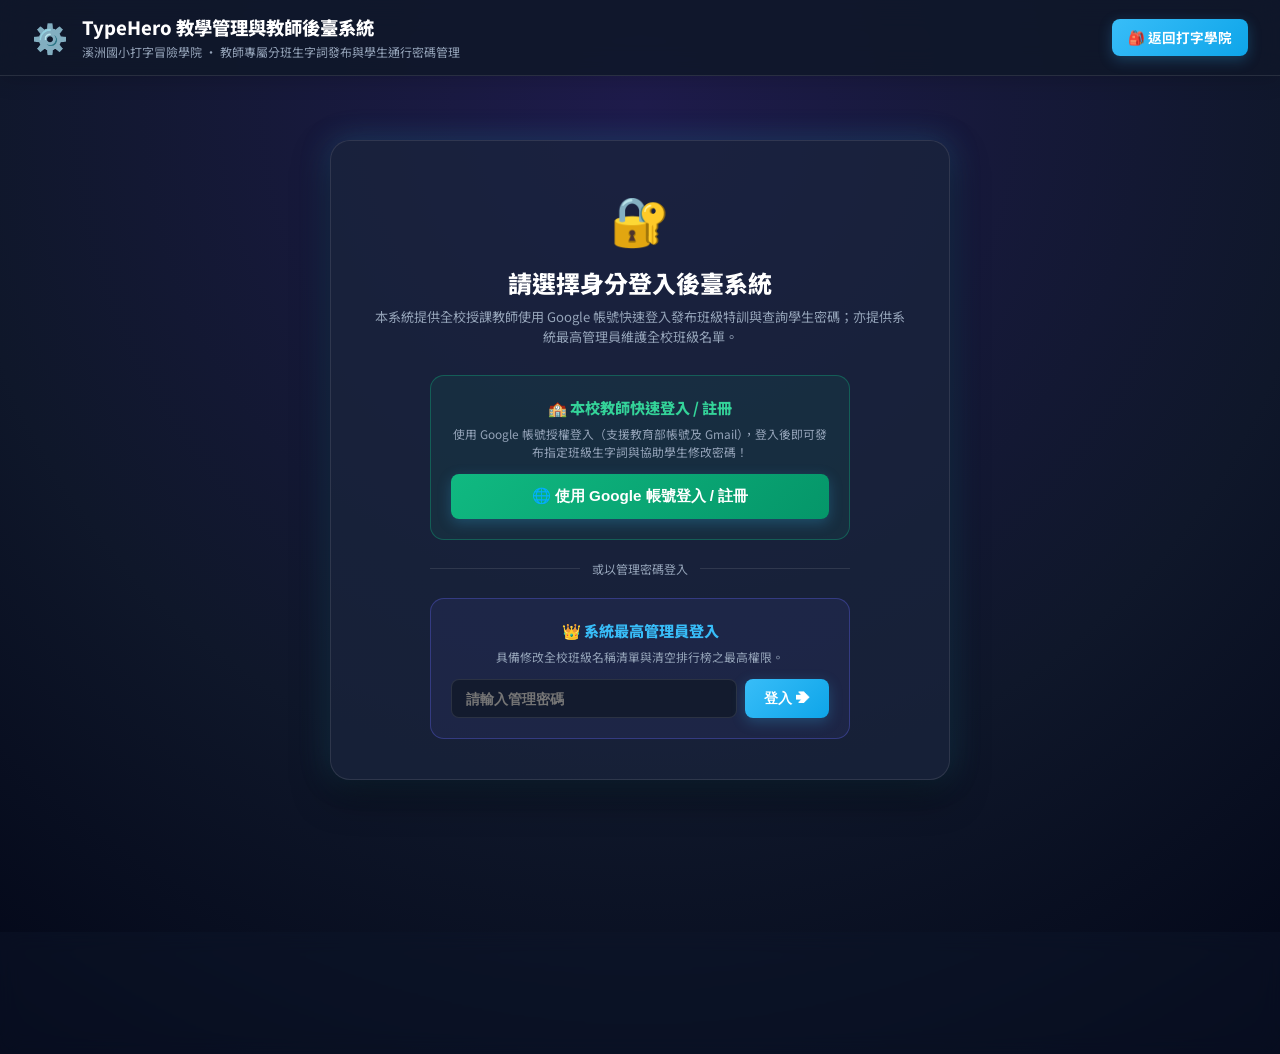
==== commit ed402bf6: "feat: 第一排防擠壓不斷行、取消全校共同特訓、修復朗讀重來按鈕、寵物5倍漂浮與12組陪伴寵物/RPG英雄" ====
--- a/admin.html
+++ b/admin.html
@@ -5,7 +5,7 @@
   <meta name="viewport" content="width=device-width, initial-scale=1.0">
   <title>TypeHero 教學管理與教師後臺系統 - 溪洲國小打字冒險學院</title>
   <meta name="description" content="TypeHero 鍵盤英雄 教師專屬管理後臺：提供 Google 帳號身分驗證、分班課堂自訂生字詞發布、學生密碼查閱與重設、全校班級設定與雲端連線診斷。">
-  <link rel="stylesheet" href="css/styles.css?v=2.7.0">
+  <link rel="stylesheet" href="css/styles.css?v=2.8.0">
   
   <!-- Firebase SDK (以官方相容 Web 版本載入，支援 Auth Google 登入與 Firestore 雲端資料庫) -->
   <script src="https://www.gstatic.com/firebasejs/10.7.1/firebase-app-compat.js"></script>
@@ -349,7 +349,7 @@
           </div>
 
           <p style="font-size:0.76rem; color:var(--text-muted); margin-bottom:1rem; line-height:1.4;">
-            老師可在此發布「全校共用」或「指定班級專屬」的當週國語生字詞與短句！發布後，學生端選擇所屬班級即可立即展開練習！
+            老師可在此發布「指定班級專屬」的當週國語生字詞與短句！發布後，學生端選擇所屬班級即可立即展開練習！
           </p>
 
           <div style="display:flex; flex-direction:column; gap:0.85rem;">
@@ -359,7 +359,7 @@
                 🎯 選擇欲發布的班級特訓 (下拉選單)
               </label>
               <select id="admin-custom-target-class" class="form-select" style="font-size:0.88rem; font-weight:700;">
-                <option value="all">🌐 全校所有班級 (共用特訓)</option>
+                
                 <!-- 由 JS 動態注入所有班級 -->
               </select>
             </div>
@@ -943,7 +943,7 @@
   </footer>
 
   <!-- 模組腳本載入 (版本號防快取) -->
-  <script src="js/firebase-config.js?v=2.9.0"></script>
+  <script src="js/firebase-config.js?v=3.0.0"></script>
   <script src="js/admin.js?v=2.9.0"></script>
 </body>
 </html>
--- a/css/styles.css
+++ b/css/styles.css
@@ -280,18 +280,15 @@
 .brand-text p,
 .brand-subtitle {
   display: flex;
-  justify-content: space-between;
-  align-items: center;
-  width: 100%;
-  font-size: 0.88rem;
-  font-weight: 800;
-  color: var(--brand-primary);
+  align-items: center;
+  font-size: 1.05rem;
+  font-weight: 700;
+  color: var(--text-main);
   margin: 3px 0 0 0;
   line-height: 1.2;
-  text-shadow: 0 0 10px rgba(56, 189, 248, 0.4);
-  letter-spacing: normal;
-  text-align: justify;
-  text-align-last: justify;
+  white-space: nowrap;
+  letter-spacing: 0.5px;
+  text-shadow: 0 2px 8px rgba(0, 0, 0, 0.4);
 }
 
 /* 學生狀態欄 (等級、經驗值、星幣) */
@@ -548,32 +545,43 @@
   display: flex;
   justify-content: space-between;
   align-items: center;
-  flex-wrap: wrap;
+  flex-wrap: nowrap;
   gap: 0.75rem;
+  overflow-x: auto;
+  scrollbar-width: none;
+}
+.course-tabs-wrapper::-webkit-scrollbar {
+  display: none;
 }
 
 .course-tabs {
   display: flex;
-  gap: 0.5rem;
+  align-items: center;
+  gap: 0.45rem;
   background: var(--bg-secondary);
-  padding: 0.35rem;
+  padding: 0.3rem 0.45rem;
   border-radius: var(--radius-md);
   border: 1px solid var(--border-color);
+  flex-wrap: nowrap;
+  white-space: nowrap;
+  flex-shrink: 0;
 }
 
 .course-tab-btn {
-  padding: 0.55rem 1.25rem;
+  padding: 0.45rem 0.95rem;
   border-radius: var(--radius-sm);
   background: transparent;
   border: none;
   color: var(--text-muted);
   font-weight: 700;
-  font-size: 0.88rem;
+  font-size: 0.86rem;
   cursor: pointer;
   display: flex;
   align-items: center;
-  gap: 0.55rem;
+  gap: 0.45rem;
   transition: all var(--transition-fast);
+  white-space: nowrap;
+  flex-shrink: 0;
 }
 
 .course-tab-btn span:first-child {
@@ -688,49 +696,77 @@
 
 /* 鍵盤守護小精靈伴學小卡 (Proposal IV.1) */
 .mascot-companion-card {
-  background: var(--bg-card);
-  border: 1px solid var(--border-color);
-  border-radius: var(--radius-sm);
-  padding: 0.6rem 0.75rem;
-  display: flex;
-  align-items: center;
-  gap: 0.65rem;
-  box-shadow: 0 4px 12px rgba(0, 0, 0, 0.08);
+  background: transparent;
+  border: none;
+  box-shadow: none;
+  display: flex;
+  flex-direction: column;
+  align-items: center;
+  justify-content: center;
   position: relative;
-  overflow: hidden;
-  transition: all var(--transition-fast);
-}
-
-.mascot-companion-card:hover {
-  border-color: var(--brand-primary);
-  transform: translateY(-1px);
+  overflow: visible;
+  padding: 1.25rem 0.5rem 0.5rem;
+  margin-top: 0.5rem;
 }
 
 .mascot-avatar {
-  font-size: 2rem;
+  font-size: 7.2rem;
   line-height: 1;
   flex-shrink: 0;
-  animation: mascotBounce 2.5s infinite ease-in-out;
-  filter: drop-shadow(0 2px 6px rgba(0,0,0,0.3));
   user-select: none;
-}
-
-@keyframes mascotBounce {
-  0%, 100% { transform: translateY(0); }
-  50% { transform: translateY(-4px) scale(1.05); }
+  display: inline-block;
+  cursor: grab;
+  filter: drop-shadow(0 10px 24px rgba(0, 0, 0, 0.45)) drop-shadow(0 0 16px rgba(56, 189, 248, 0.35));
+  animation: mascotFloatingCompanion 4.2s ease-in-out infinite alternate;
+  z-index: 2;
+  transition: transform 0.3s cubic-bezier(0.34, 1.56, 0.64, 1);
+}
+
+.mascot-avatar:hover {
+  transform: scale(1.15) rotate(5deg);
+  filter: drop-shadow(0 14px 30px rgba(0, 0, 0, 0.55)) drop-shadow(0 0 24px rgba(251, 191, 36, 0.5));
+}
+
+@keyframes mascotFloatingCompanion {
+  0% {
+    transform: translateX(-18px) translateY(0) rotate(-4deg);
+  }
+  50% {
+    transform: translateX(0px) translateY(-14px) rotate(2deg) scale(1.03);
+  }
+  100% {
+    transform: translateX(20px) translateY(-2px) rotate(5deg);
+  }
 }
 
 .mascot-speech-bubble {
-  font-size: 0.72rem;
+  font-size: 0.76rem;
   color: var(--text-main);
   font-weight: 700;
   line-height: 1.35;
-  background: rgba(56, 189, 248, 0.1);
-  border: 1px solid rgba(56, 189, 248, 0.25);
-  padding: 0.35rem 0.55rem;
-  border-radius: 8px;
+  text-align: center;
+  background: rgba(15, 23, 42, 0.9);
+  border: 1px solid rgba(56, 189, 248, 0.35);
+  padding: 0.4rem 0.8rem;
+  border-radius: 12px;
   position: relative;
-  width: 100%;
+  width: auto;
+  max-width: 95%;
+  margin-top: 0.75rem;
+  box-shadow: 0 4px 16px rgba(0, 0, 0, 0.35);
+  backdrop-filter: blur(8px);
+  z-index: 1;
+}
+
+.mascot-speech-bubble::before {
+  content: '';
+  position: absolute;
+  top: -6px;
+  left: 50%;
+  transform: translateX(-50%);
+  border-width: 0 6px 6px 6px;
+  border-style: solid;
+  border-color: transparent transparent rgba(56, 189, 248, 0.35) transparent;
 }
 
 .main-typing-column {
@@ -945,6 +981,8 @@
   justify-content: space-between;
   align-items: center;
   gap: 0.5rem;
+  z-index: 10;
+  pointer-events: auto;
 }
 
 .lesson-badge {
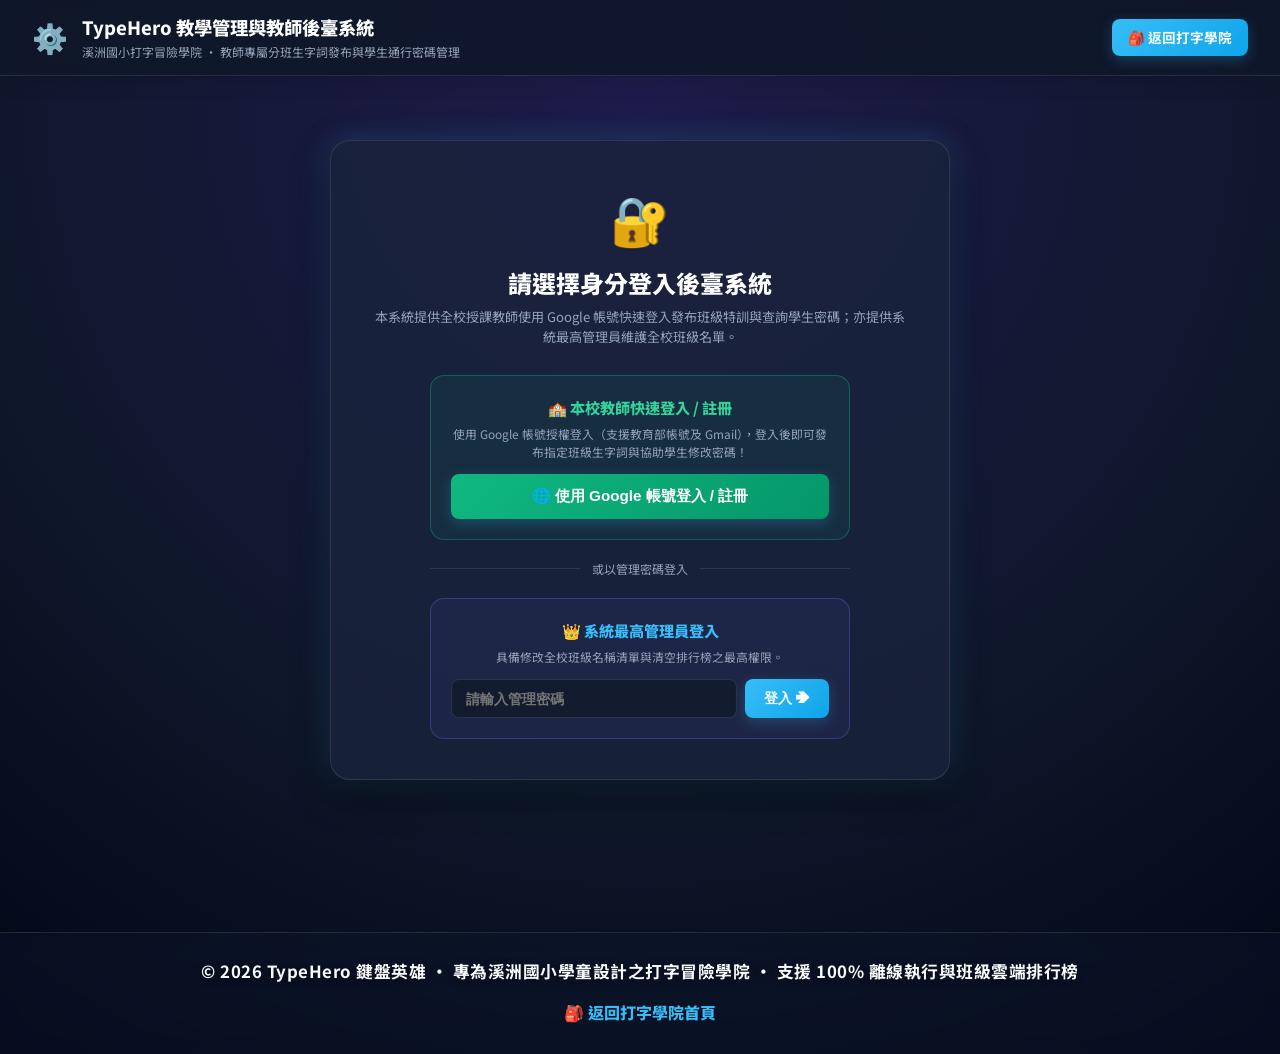
==== commit 46c77fe4: "feat: 商城鍵盤外觀、擊鍵音效、角色頭像全面擴充至12組，每組具備鮮明視覺與Web Audio聲學差異" ====
--- a/admin.html
+++ b/admin.html
@@ -5,7 +5,7 @@
   <meta name="viewport" content="width=device-width, initial-scale=1.0">
   <title>TypeHero 教學管理與教師後臺系統 - 溪洲國小打字冒險學院</title>
   <meta name="description" content="TypeHero 鍵盤英雄 教師專屬管理後臺：提供 Google 帳號身分驗證、分班課堂自訂生字詞發布、學生密碼查閱與重設、全校班級設定與雲端連線診斷。">
-  <link rel="stylesheet" href="css/styles.css?v=2.8.0">
+  <link rel="stylesheet" href="css/styles.css?v=2.9.0">
   
   <!-- Firebase SDK (以官方相容 Web 版本載入，支援 Auth Google 登入與 Firestore 雲端資料庫) -->
   <script src="https://www.gstatic.com/firebasejs/10.7.1/firebase-app-compat.js"></script>
@@ -943,7 +943,7 @@
   </footer>
 
   <!-- 模組腳本載入 (版本號防快取) -->
-  <script src="js/firebase-config.js?v=3.0.0"></script>
+  <script src="js/firebase-config.js?v=3.1.0"></script>
   <script src="js/admin.js?v=2.9.0"></script>
 </body>
 </html>
--- a/css/styles.css
+++ b/css/styles.css
@@ -185,6 +185,86 @@
   --key-shadow: 0 4px 0 #051d30;
 }
 
+/* 主題外觀：熔岩黑曜戰魂 (Volcano Lava) - 深黑與熾熱赤紅高對比 */
+body.theme-volcano {
+  --bg-primary: #150505;
+  --bg-secondary: #240909;
+  --bg-card: rgba(42, 12, 12, 0.88);
+  --bg-card-hover: rgba(58, 18, 18, 0.98);
+  --border-color: rgba(239, 68, 68, 0.25);
+  --border-glow: rgba(239, 68, 68, 0.65);
+  --text-main: #fef2f2;
+  --text-muted: #fca5a5;
+  --brand-primary: #ef4444;
+  --brand-hover: #dc2626;
+  --brand-glow: rgba(239, 68, 68, 0.45);
+  --key-bg: #2d0e0e;
+  --key-text: #fee2e2;
+  --key-border: #dc2626;
+  --key-shadow: 0 4px 0 #7f1d1d;
+  --key-active-shadow: 0 1px 0 #7f1d1d;
+}
+
+/* 主題外觀：蜜糖檸檬向日葵 (Honey Lemon) - 溫暖明亮陽光淺色 */
+body.theme-honey {
+  --bg-primary: #fffbeb;
+  --bg-secondary: #fef3c7;
+  --bg-card: rgba(255, 255, 255, 0.92);
+  --bg-card-hover: rgba(255, 255, 255, 1);
+  --border-color: rgba(245, 158, 11, 0.25);
+  --border-glow: rgba(245, 158, 11, 0.5);
+  --text-main: #78350f;
+  --text-muted: #92400e;
+  --brand-primary: #d97706;
+  --brand-hover: #b45309;
+  --brand-glow: rgba(245, 158, 11, 0.35);
+  --key-bg: #ffffff;
+  --key-text: #78350f;
+  --key-border: #fcd34d;
+  --key-shadow: 0 4px 0 #f59e0b;
+  --key-active-shadow: 0 1px 0 #f59e0b;
+}
+
+/* 主題外觀：深海幽光水母 (Deep Ocean Aqua) - 萬米深海幽藍與水母青綠冷光 */
+body.theme-deepocean {
+  --bg-primary: #020617;
+  --bg-secondary: #081426;
+  --bg-card: rgba(10, 26, 48, 0.88);
+  --bg-card-hover: rgba(16, 40, 72, 0.98);
+  --border-color: rgba(6, 182, 212, 0.25);
+  --border-glow: rgba(6, 182, 212, 0.65);
+  --text-main: #ecfeff;
+  --text-muted: #67e8f9;
+  --brand-primary: #06b6d4;
+  --brand-hover: #0891b2;
+  --brand-glow: rgba(6, 182, 212, 0.45);
+  --key-bg: #0c233c;
+  --key-text: #ecfeff;
+  --key-border: #0891b2;
+  --key-shadow: 0 4px 0 #043653;
+  --key-active-shadow: 0 1px 0 #043653;
+}
+
+/* 主題外觀：皇家黑金榮耀 (Royal Sovereign Gold) - 曜石極黑與奢華香檳流金 */
+body.theme-gold {
+  --bg-primary: #0a0a08;
+  --bg-secondary: #161612;
+  --bg-card: rgba(28, 28, 22, 0.9);
+  --bg-card-hover: rgba(38, 38, 30, 1);
+  --border-color: rgba(234, 179, 8, 0.3);
+  --border-glow: rgba(234, 179, 8, 0.7);
+  --text-main: #fef9c3;
+  --text-muted: #fde047;
+  --brand-primary: #eab308;
+  --brand-hover: #ca8a04;
+  --brand-glow: rgba(234, 179, 8, 0.5);
+  --key-bg: #22221b;
+  --key-text: #fef08a;
+  --key-border: #ca8a04;
+  --key-shadow: 0 4px 0 #713f12;
+  --key-active-shadow: 0 1px 0 #713f12;
+}
+
 /* ==========================================================================
    全局重設與排版
    ========================================================================== */
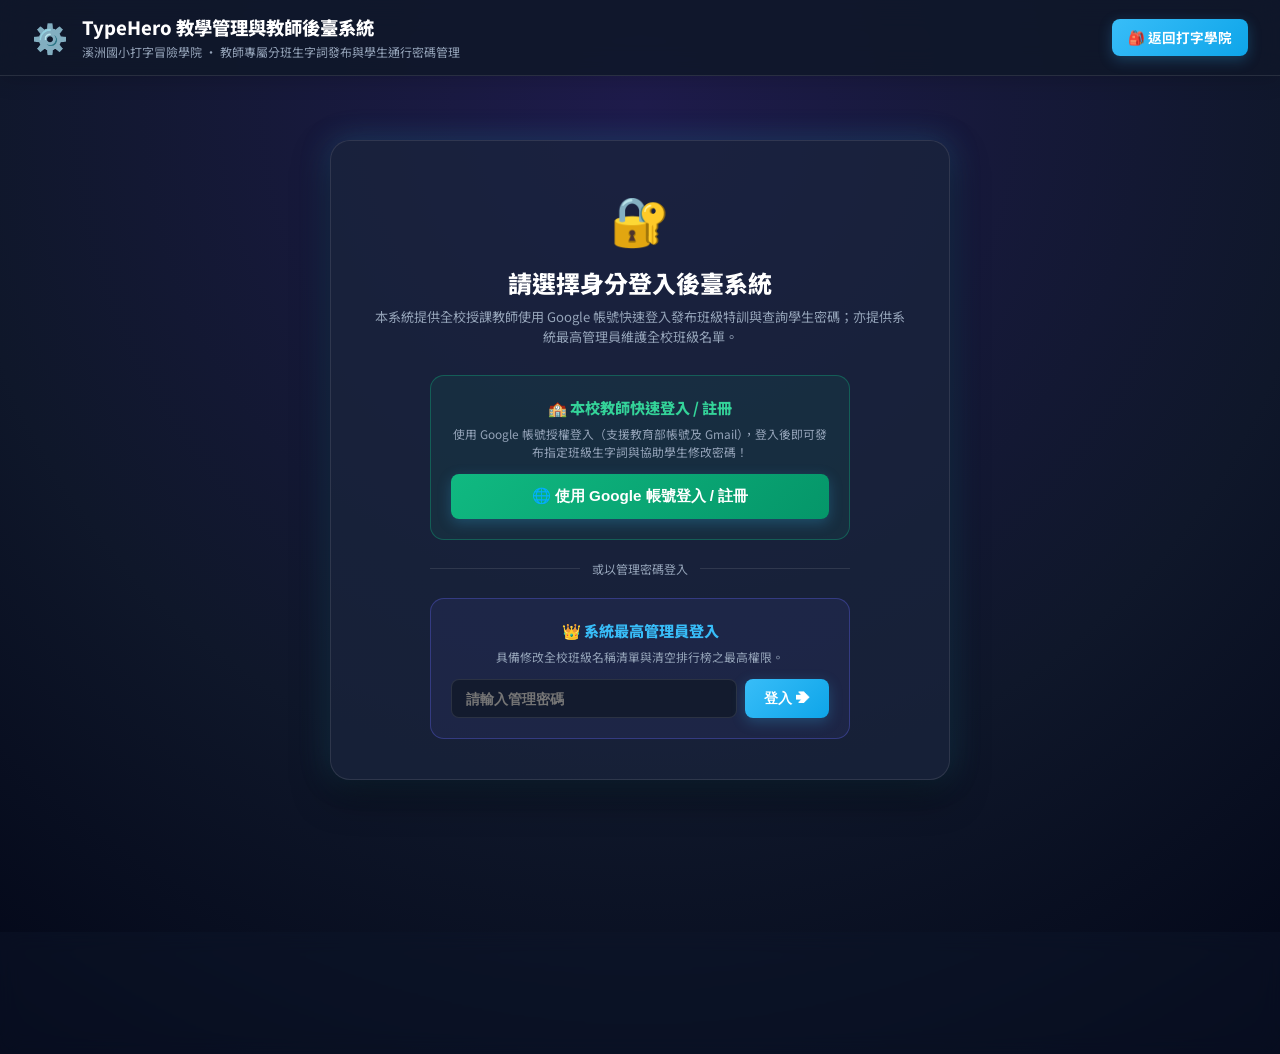
==== commit e9118978: "fix: 修復打字英雄榜百步穿楊與勤學毅力榜按鈕點選無反應問題，實作三大榜單獨立雲端資料與專屬數值視圖" ====
--- a/admin.html
+++ b/admin.html
@@ -5,7 +5,7 @@
   <meta name="viewport" content="width=device-width, initial-scale=1.0">
   <title>TypeHero 教學管理與教師後臺系統 - 溪洲國小打字冒險學院</title>
   <meta name="description" content="TypeHero 鍵盤英雄 教師專屬管理後臺：提供 Google 帳號身分驗證、分班課堂自訂生字詞發布、學生密碼查閱與重設、全校班級設定與雲端連線診斷。">
-  <link rel="stylesheet" href="css/styles.css?v=2.9.0">
+  <link rel="stylesheet" href="css/styles.css?v=2.9.1">
   
   <!-- Firebase SDK (以官方相容 Web 版本載入，支援 Auth Google 登入與 Firestore 雲端資料庫) -->
   <script src="https://www.gstatic.com/firebasejs/10.7.1/firebase-app-compat.js"></script>
@@ -943,7 +943,7 @@
   </footer>
 
   <!-- 模組腳本載入 (版本號防快取) -->
-  <script src="js/firebase-config.js?v=3.1.0"></script>
+  <script src="js/firebase-config.js?v=3.2.0"></script>
   <script src="js/admin.js?v=2.9.0"></script>
 </body>
 </html>
--- a/css/styles.css
+++ b/css/styles.css
@@ -2114,6 +2114,46 @@
   box-shadow: 0 4px 16px var(--brand-glow);
 }
 
+/* 打字英雄榜專屬分頁切換按鈕 (神速、百步穿楊、勤學毅力) */
+.leaderboard-tabs {
+  display: flex;
+  gap: 0.5rem;
+  margin-bottom: 0.85rem;
+  width: 100%;
+}
+
+.lb-tab-btn {
+  flex: 1;
+  padding: 0.48rem 0.85rem;
+  font-size: 0.84rem;
+  font-weight: 800;
+  border-radius: var(--radius-sm);
+  background: var(--bg-secondary);
+  border: 1.5px solid var(--border-color);
+  color: var(--text-muted);
+  cursor: pointer;
+  display: flex;
+  align-items: center;
+  justify-content: center;
+  gap: 0.4rem;
+  transition: all var(--transition-fast);
+  user-select: none;
+  white-space: nowrap;
+}
+
+.lb-tab-btn:hover {
+  border-color: var(--brand-primary);
+  color: var(--text-main);
+  transform: translateY(-1px);
+}
+
+.lb-tab-btn.active {
+  background: linear-gradient(135deg, var(--brand-primary), #6366f1) !important;
+  color: #fff !important;
+  border-color: var(--brand-primary) !important;
+  box-shadow: 0 4px 14px var(--brand-glow);
+}
+
 .shop-items-container {
   display: grid;
   grid-template-columns: repeat(auto-fill, minmax(200px, 1fr));
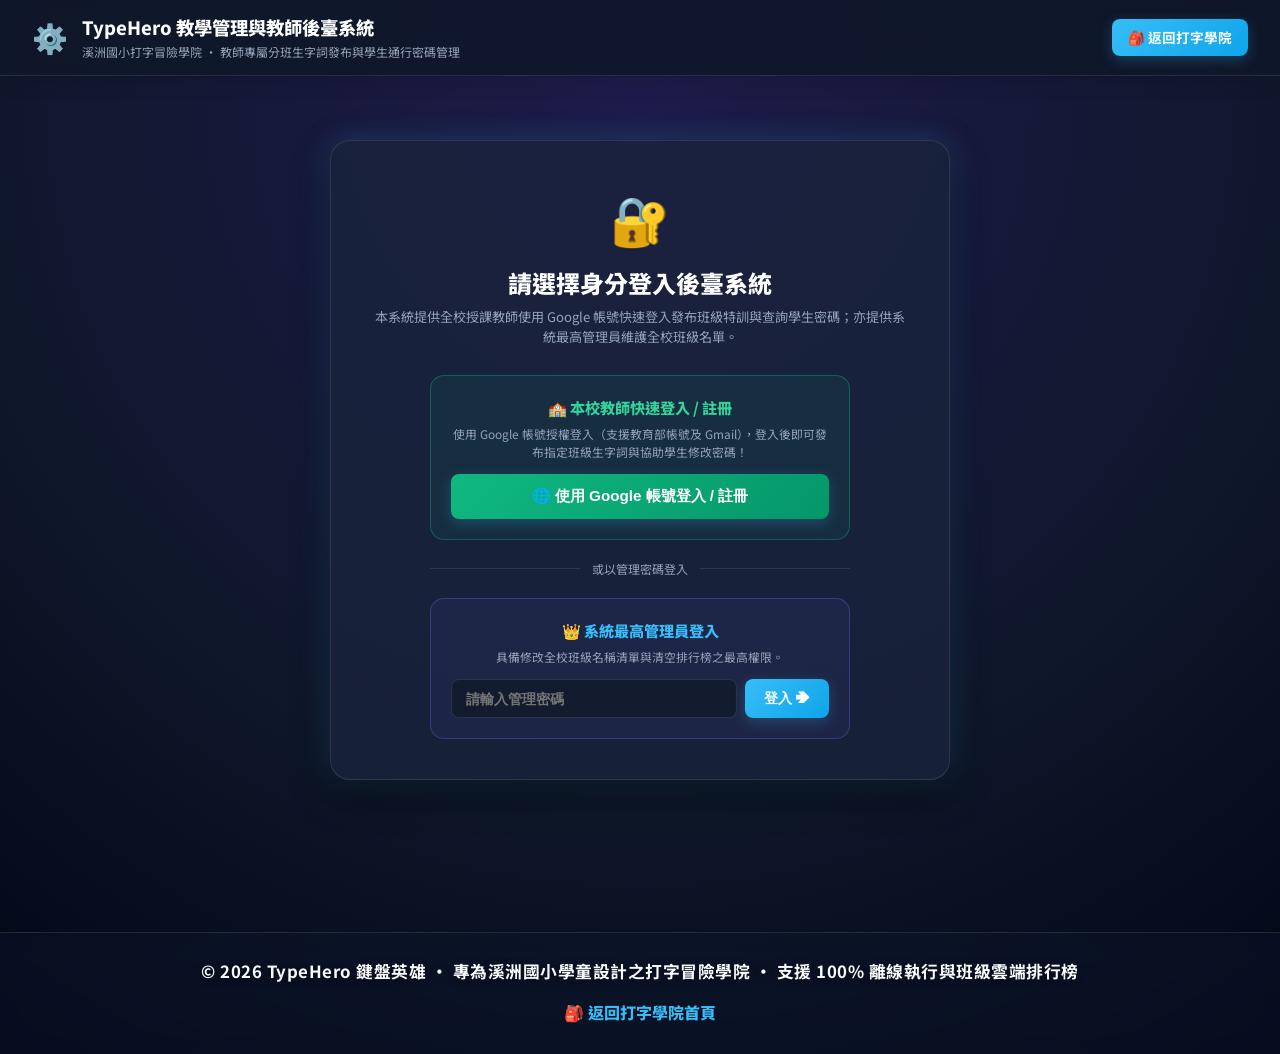
==== commit 670ab960: "fix: 管理後臺返回連結設定target=_Parent並防重複多開視窗、打字頁重新整理保持登入狀態不彈出登入框" ====
--- a/admin.html
+++ b/admin.html
@@ -214,7 +214,7 @@
         </div>
 
         <!-- 返回學生練習主頁按鈕 -->
-        <a href="index.html" class="btn-primary" style="text-decoration:none; font-size:0.85rem; padding:0.5rem 1rem;">
+        <a href="index.html" target="_Parent" id="admin-link-back-header" class="btn-primary" style="text-decoration:none; font-size:0.85rem; padding:0.5rem 1rem;">
           <span>🎒 返回打字學院</span>
         </a>
       </div>
@@ -935,7 +935,7 @@
         © 2026 TypeHero 鍵盤英雄 · 專為溪洲國小學童設計之打字冒險學院 · 支援 100% 離線執行與班級雲端排行榜
       </div>
       <div class="footer-links">
-        <a href="index.html">
+        <a href="index.html" target="_Parent" id="admin-link-back-footer">
           🎒 返回打字學院首頁
         </a>
       </div>
@@ -943,7 +943,7 @@
   </footer>
 
   <!-- 模組腳本載入 (版本號防快取) -->
-  <script src="js/firebase-config.js?v=3.2.0"></script>
-  <script src="js/admin.js?v=2.9.0"></script>
+  <script src="js/firebase-config.js?v=3.3.0"></script>
+  <script src="js/admin.js?v=3.3.0"></script>
 </body>
 </html>
